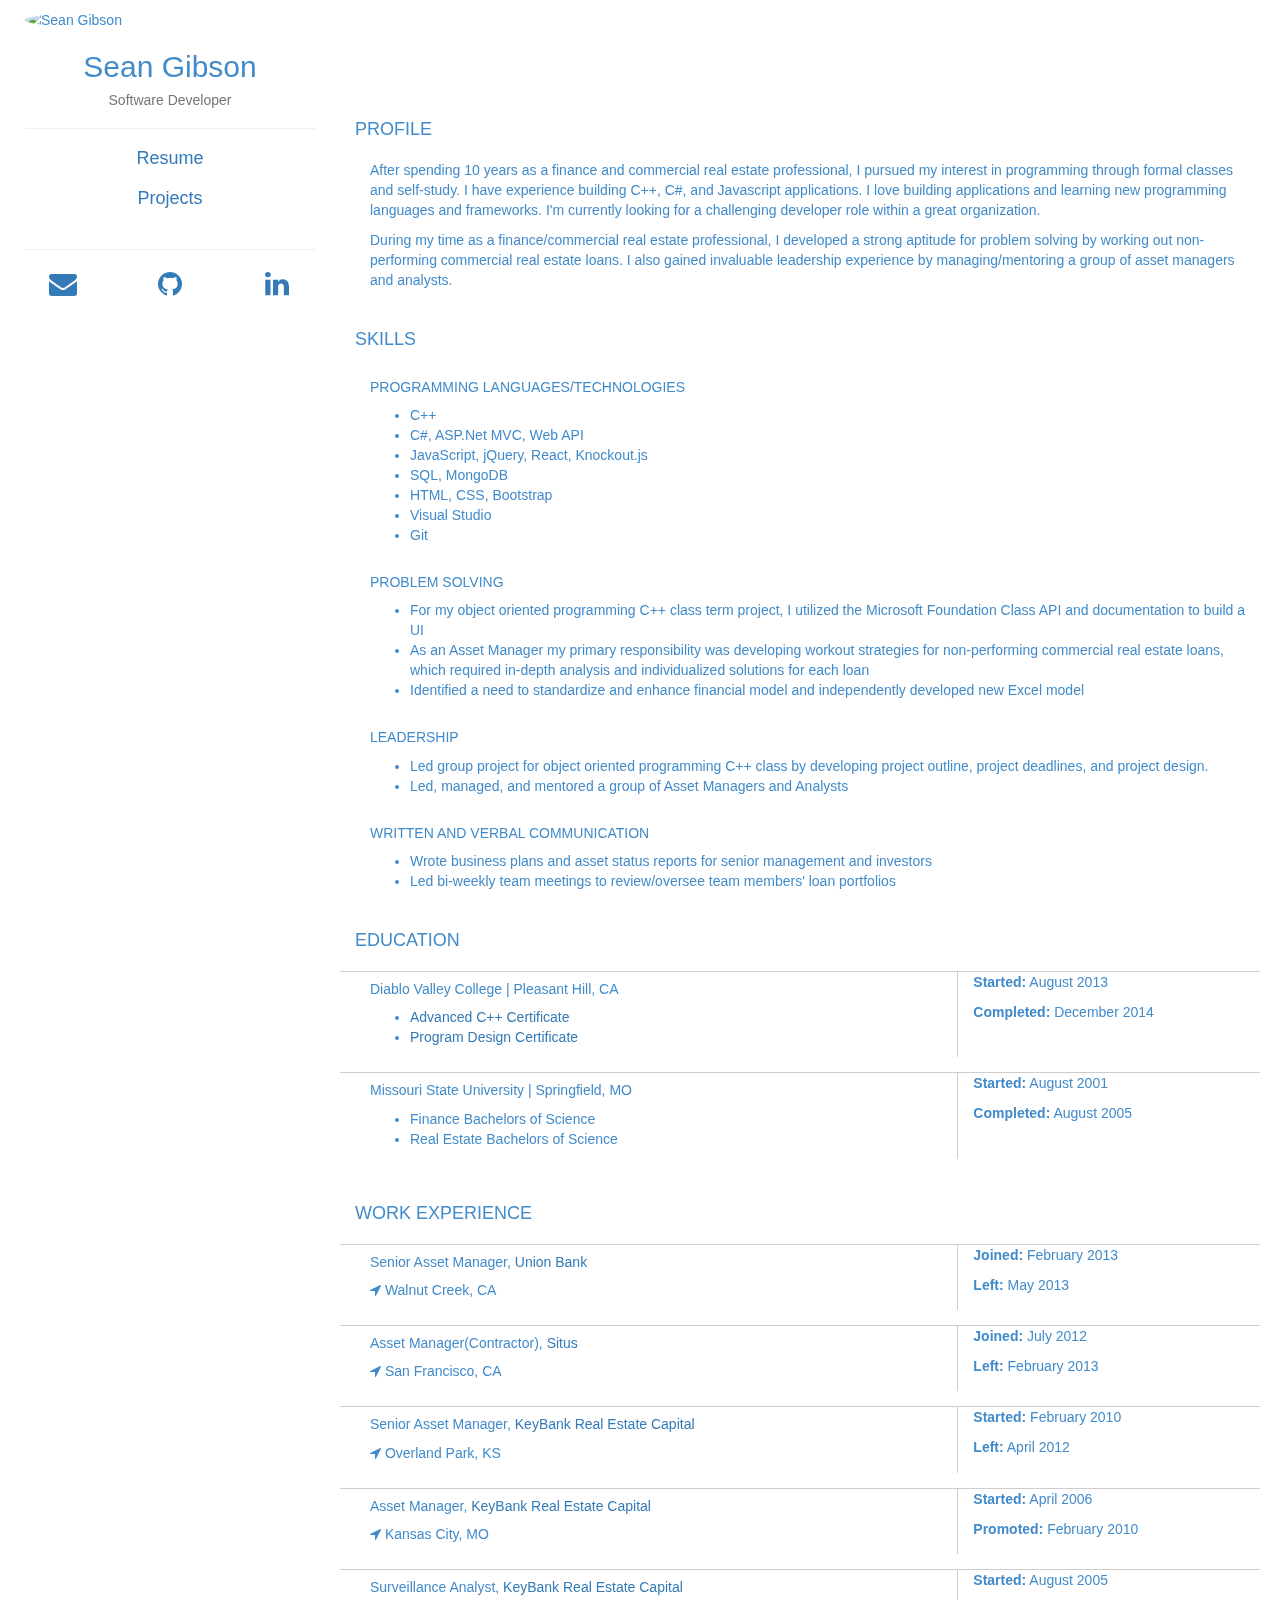
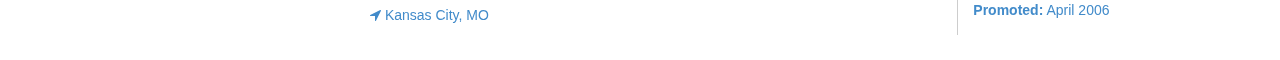
==== index.html @ 6aa43343 "added React to skills" ====
<!DOCTYPE html>
<html lang="en">
  <head>
    <meta charset="utf-8">
    <meta http-equiv="X-UA-Compatible" content="IE=edge">
    <meta name="viewport" content="width=device-width, initial-scale=1">
	<title>Sean Gibson | Resume</title>
	<link rel="stylesheet" href="https://maxcdn.bootstrapcdn.com/font-awesome/4.2.0/css/font-awesome.min.css">
	<link rel="stylesheet" href="https://maxcdn.bootstrapcdn.com/bootstrap/3.2.0/css/bootstrap.min.css">
	<link href="styles.css" rel="stylesheet">
	<script src="https://ajax.googleapis.com/ajax/libs/jquery/2.1.3/jquery.min.js"></script>
</head>
<body>
  <div class="container-fluid">
    <div class="row">
      <div class="col-md-3 col-sm-3 col-xs-12 affix" id="sidenav">
			<div class="profile-photo">
				<img class="img-circle center-block" src="https://en.gravatar.com/userimage/89011032/76f8d66630188f10dc478a59a2d390ef.jpg?size=200" alt="Sean Gibson">
			</div>
          <h2 class="text-center text-bolder">Sean Gibson</h2>
          <h5 class="text-center text-muted">Software Developer</h5>
          <hr>
          <div class="row sidenav-links-row">
            <div class="col-xs-6 col-sm-12 col-md-12">
				<a href="#" class="sidenav-link"><h4 class="sidenav-link-text">Resume</h4></a>
			</div>
			<div class="col-xs-6 col-sm-12 col-md-12">
            	<a href="projects.html" class="sidenav-link"><h4 class="sidenav-link-text">Projects</h4></a>
            </div>
			<!-- <div class="col-xs-4 col-sm-12 col-md-12">
            	<a href="#" class="sidenav-link"><h4 class="sidenav-link-text">About</h4></a>
			</div> -->
		 </div>
            <hr>
            <div class="row">
              <div class="col-xs-4 col-sm-4 col-md-4" id="fa-icon">
                <a href="mailto:seanandgibson@gmail.com"><i class="fa fa-envelope fa-2x icon"></i></a>
              </div>
              <div class="col-xs-4 col-sm-4 col-md-4" id="fa-icon">
                <a href="https://github.com/seanagibson"><i class="fa fa-github fa-2x icon"></i></a>
              </div>
              <div class="col-xs-4 col-sm-4 col-md-4" id="fa-icon">
                <a href="https://www.linkedin.com/in/seanagibson"><i class="fa fa-linkedin fa-2x icon"></i></a>
              </div>
            </div>
      </div>
      <div class="col-md-9 col-sm-9 col-xs-12 pull-right">
        <div class="background">
          <div class="profile">
            <h4 class="title text-uppercase">Profile</h4>
            <div class="profile-content">
              <p class="text-left">After spending 10 years as a finance and commercial real estate professional, I pursued my interest in programming through formal classes and self-study. I have experience building C++, C#, and Javascript applications.  I love building applications and learning new programming languages and frameworks. I'm currently looking for a challenging developer role within a great organization.</p>
              <p class="text-left">During my time as a finance/commercial real estate professional, I developed a strong aptitude for problem solving by working out non-performing commercial real estate loans. I also gained invaluable leadership experience by managing/mentoring a group of asset managers and analysts.</p>
            </div>
          </div>
		  <div class="skills">
		  	<h4 class="title text-uppercase">Skills</h4>
			<div class="programming-technologies">
				<h5 class="title text-uppercase">Programming Languages/Technologies</h5>
				<ul>
					<li>C++</li>
					<li>C#, ASP.Net MVC, Web API</li>
					<li>JavaScript, jQuery, React, Knockout.js</li>
					<li>SQL, MongoDB</li>
					<li>HTML, CSS, Bootstrap</li>
					<li>Visual Studio</li>
					<li>Git</li>
				</ul>
			</div>
			<div class="problem-solving">
				<h5 class="title text-uppercase">Problem Solving</h5>
				<ul>
					<li>For my object oriented programming C++ class term project, I utilized the Microsoft Foundation Class API and documentation to build a UI</li>
					<li>As an Asset Manager my primary responsibility was developing workout strategies for non-performing commercial real estate loans, which required in-depth analysis and individualized solutions for each loan</li>
					<li>Identified a need to standardize and enhance financial model and independently developed new Excel model</li>
				</ul>
			</div>
			<div class="leadership">
				<h5 class="title text-uppercase">Leadership</h5>
				<ul>
					<li>Led group project for object oriented programming C++ class by developing project outline, project deadlines, and project design.</li>
					<li>Led, managed, and mentored a group of Asset Managers and Analysts</li>
				</ul>
			</div>
			<div class="communication">
				<h5 class="title text-uppercase">Written and Verbal Communication</h5>
				<ul>
					<li>Wrote business plans and asset status reports for senior management and investors</li>
					<li>Led bi-weekly team meetings to review/oversee team members' loan portfolios</li>
				</ul>
			</div>
		  </div>
		  <div class="education">
		  	<h4 class="title text-uppercase" id="education-title">Education</h4>
			<div class="row" id="education-row">
				<div class="col-xs-9 col-sm-8" id="education-content">
					<h5>Diablo Valley College | Pleasant Hill, CA</h5>
					<ul>
						<li><a href="http://dvc.edu/academics/cte-pdfs/computerscience-info.pdf" id="dvc-link">Advanced C++ Certificate</a></li>
						<li><a href="http://dvc.edu/academics/cte-pdfs/computerscience-info.pdf" id="dvc-link">Program Design Certificate</a></li>
					</ul>
				</div>
				<div class="col-xs-3 col-sm-4 text-centered" id="education-dates">
					<p><strong>Started:</strong> August 2013</p>
					<p><strong>Completed:</strong> December 2014</p>
				</div>
			</div>
			<div class="row" id="education-row">
				<div class="col-xs-9 col-sm-8" id="education-content">
					<h5>Missouri State University | Springfield, MO</h5>
					<ul>
						<li>Finance Bachelors of Science</li>
						<li>Real Estate Bachelors of Science</li>
					</ul>
				</div>
				<div class="col-xs-3 col-sm-4 text-centered" id="education-dates">
					<p><strong>Started:</strong> August 2001</p>
					<p><strong>Completed:</strong> August 2005</p>
				</div>
			</div>
		  </div>
		  <div class="work-experience">
		  	<h4 class="title text-uppercase" id="work-title">Work Experience</h4>
			<div class="row" id="work-row">
				<div class="col-xs-9 col-sm-8" id="work-content">
					<h5>Senior Asset Manager, <a href="https://www.unionbank.com" id="work-link">Union Bank</a></h5>
					<p><i class="fa fa-location-arrow"></i> Walnut Creek, CA</p>
				</div>
				<div class="col-xs-3 col-sm-4" id="work-dates">
					<p><strong>Joined:</strong> February 2013</p>
					<p><strong>Left:</strong> May 2013</p>
				</div>
			</div>
				<div class="row" id="work-row">
					<div class="col-xs-9 col-sm-8" id="work-content">
						<h5>Asset Manager(Contractor), <a href="http://situs.com" id="work-link">Situs</a></h5>
						<p><i class="fa fa-location-arrow"></i> San Francisco, CA</p>
					</div>
					<div class="col-xs-3 col-sm-4" id="work-dates">
						<p><strong>Joined:</strong> July 2012</p>
						<p><strong>Left:</strong> February 2013</p>
					</div>
				</div>
				<div class="row" id="work-row">
					<div class="col-xs-9 col-sm-8" id="work-content">
						<h5>Senior Asset Manager, <a href="https://www.key.com/corporate/financing/commercial-real-estate-loan-servicing.jsp" id="work-link">KeyBank Real Estate Capital</a></h5>
						<p><i class="fa fa-location-arrow"></i> Overland Park, KS</p>
					</div>
					<div class="col-xs-3 col-sm-4" id="work-dates">
						<p><strong>Started:</strong> February 2010</p>
						<p><strong>Left:</strong> April 2012</p>
					</div>
				</div>
				<div class="row" id="work-row">
					<div class="col-xs-9 col-sm-8" id="work-content">
						<h5>Asset Manager, <a href="https://www.key.com/corporate/financing/commercial-real-estate-loan-servicing.jsp" id="work-link">KeyBank Real Estate Capital</a></h5>
						<p><i class="fa fa-location-arrow"></i> Kansas City, MO</p>
					</div>
					<div class="col-xs-3 col-sm-4" id="work-dates">
						<p><strong>Started:</strong> April 2006</p>
						<p><strong>Promoted:</strong> February 2010</p>
					</div>
				</div>
				<div class="row" id="work-row">
					<div class="col-xs-9 col-sm-8" id="work-content">
						<h5>Surveillance Analyst, <a href="https://www.key.com/corporate/financing/commercial-real-estate-loan-servicing.jsp" id="work-link">KeyBank Real Estate Capital</a></h5>
						<p><i class="fa fa-location-arrow"></i> Kansas City, MO</p>
					</div>
					<div class="col-xs-3 col-sm-4" id="work-dates">
						<p><strong>Started:</strong> August 2005</p>
						<p><strong>Promoted:</strong> April 2006</p>
					</div>
				</div>
			</div>
		  </div>
        </div>
      </div>
    </div>
  </div>
</div>
</body>
</html>
---- styles.css ----
@media (max-width: 768px) {
    .affix {
        position: static;
    }
	.sidenav-links-row{
		text-align: center;
	}
}

body {
  background-color: #fff;
}

#sidenav{
	color: #428bca;
	margin: 10px;
}

.sidenav-link{
	text-decoration: none;
	text-align: center;
}

.sidenav-link-text{
	margin-top: 0px;
	margin-bottom: 20px;
}

#fa-icon{
	display: inline-block;
	text-align: center;
}

a:hover {
	text-decoration: none;
}

.background{
	font:'Slab';
  color: #428bca;
	padding-top: 100px;
	padding-left: 10px;
	padding-right: 10px;
}

.profile{
	padding: 10px 10px 10px 10px;
}

.profile-content{
	padding-top: 10px;
	padding-left: 15px;
}

.skills{
	padding: 10px 10px 10px 10px;
}

.programming-technologies{
	padding-top: 10px;
	padding-left: 15px;
}

.problem-solving{
	padding-top: 10px;
	padding-left: 15px;
}

.leadership{
	padding-top: 10px;
	padding-left: 15px;
}

.communication{
	padding-top: 10px;
	padding-left: 15px;
}

.education{
	padding: 10px 10px 10px 10px;
}

#education-title{
	padding-bottom: 10px;
}

#education-row{
	border-top: 1px solid #cdcdcd;
	padding-bottom: 15px;
	padding-left: 15px;
}

#education-content{
	border-right: 1px solid #cdcdcd;
}

.work-experience{
	padding: 10px 10px 10px 10px;
}

#work-title{
	padding-bottom: 10px;
}

#work-row{
	border-top: 1px solid #cdcdcd;
	padding-bottom: 15px;
	padding-left: 15px;
}

#work-content{
 	border-right: 1px solid #cdcdcd;
}

.projects-container{
  color: #428bca;
}

.projects-title{
  margin-top: 50px;
  margin-bottom: 50px;
}

.project-container{
  margin-top: 30px;
  margin-bottom: 50px;
  margin-right: 10px;
  margin-left: 5px;
  border-top: 1px solid #cdcdcd;
}

.project-details{
  padding: 10px 50px 10px 75px;
}

.img-responsive{
  margin-left: 50px;
  margin-right: 50px;
  margin-top: 25px;
  margin-bottom: 25px;
}
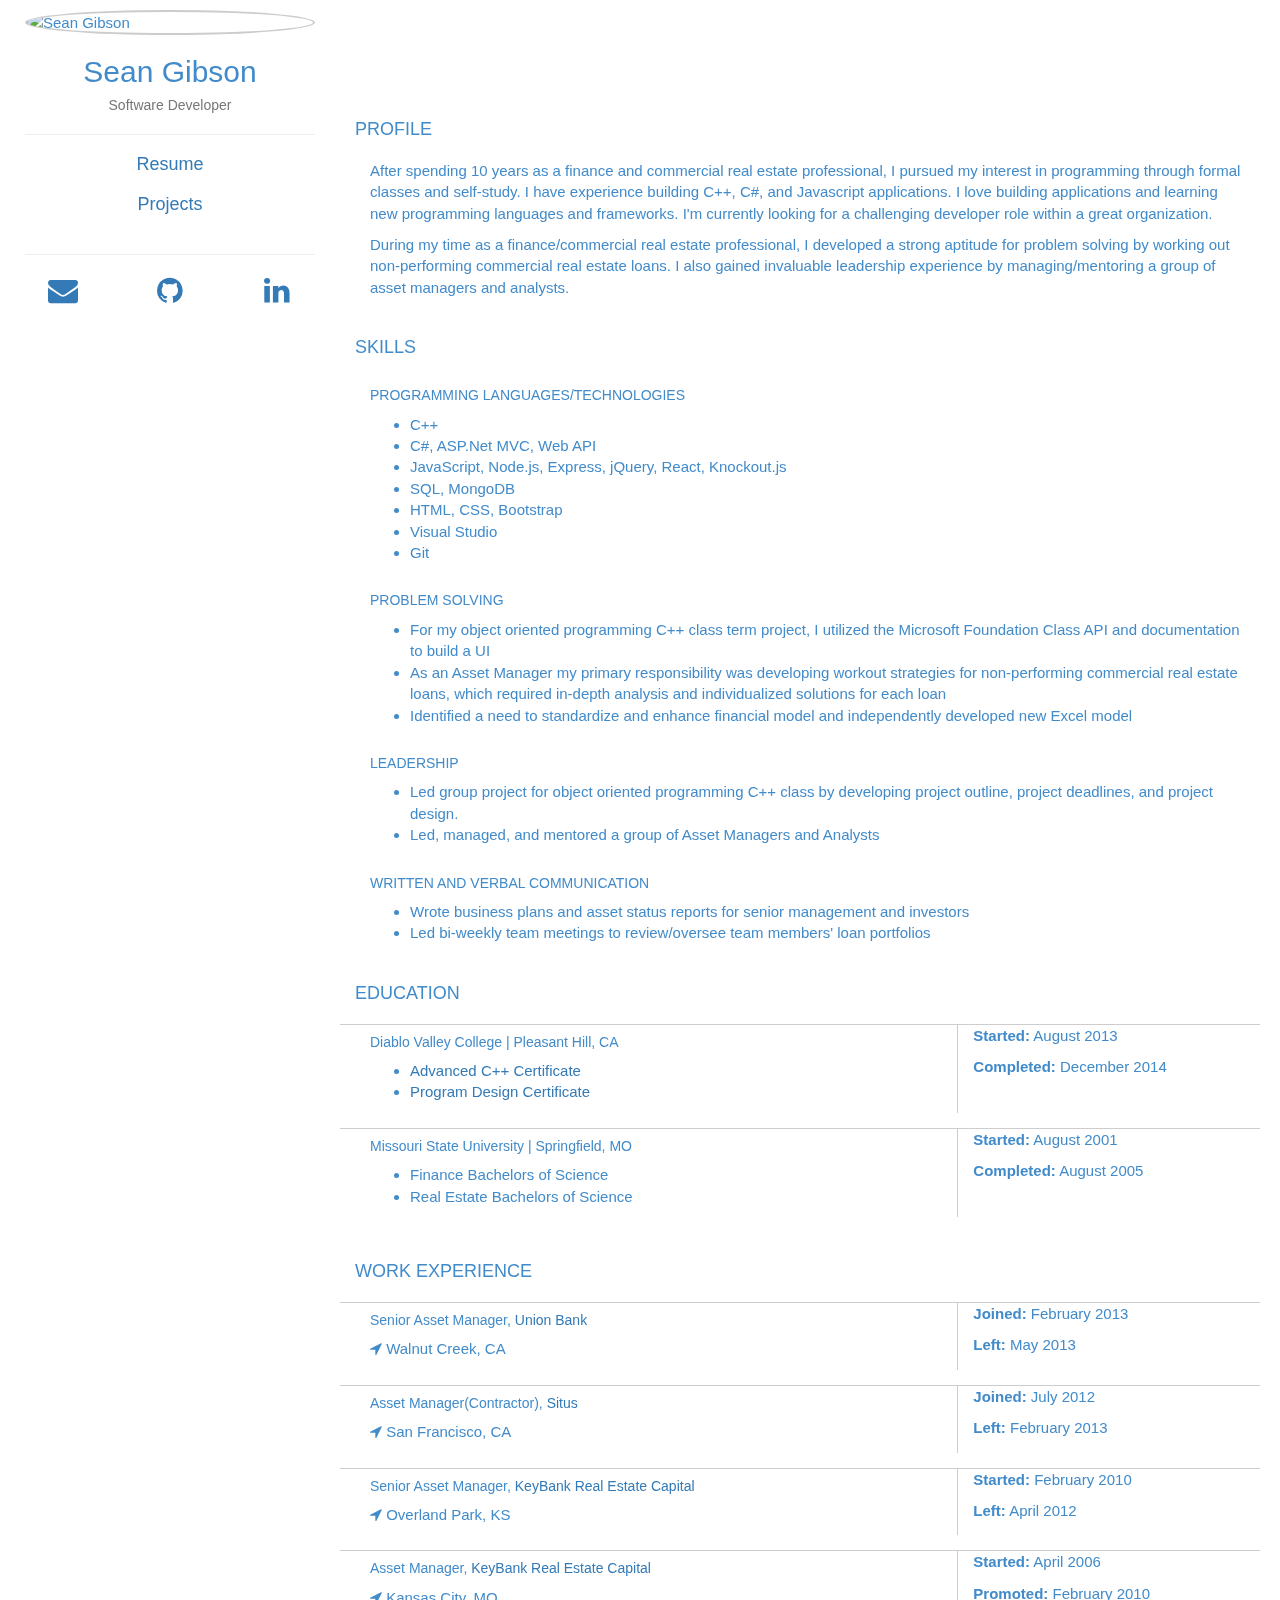
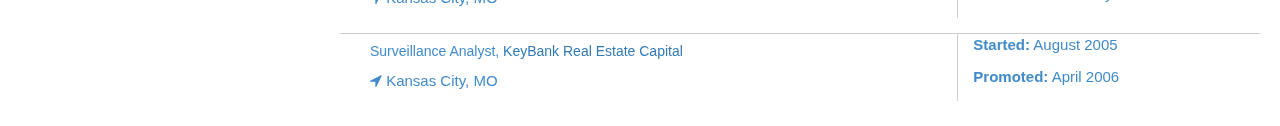
==== commit cfe36493: "added  programming skills" ====
--- a/index.html
+++ b/index.html
@@ -60,7 +60,7 @@
 				<ul>
 					<li>C++</li>
 					<li>C#, ASP.Net MVC, Web API</li>
-					<li>JavaScript, jQuery, React, Knockout.js</li>
+					<li>JavaScript, Node.js, Express, jQuery, React, Knockout.js</li>
 					<li>SQL, MongoDB</li>
 					<li>HTML, CSS, Bootstrap</li>
 					<li>Visual Studio</li>
--- a/styles.css
+++ b/styles.css
@@ -9,6 +9,7 @@
 
 body {
   background-color: #fff;
+  font-size: 1.5rem;
 }
 
 #sidenav{
@@ -45,6 +46,10 @@
 
 .profile{
 	padding: 10px 10px 10px 10px;
+}
+
+img{
+  border: 2px solid #ccc;
 }
 
 .profile-content{
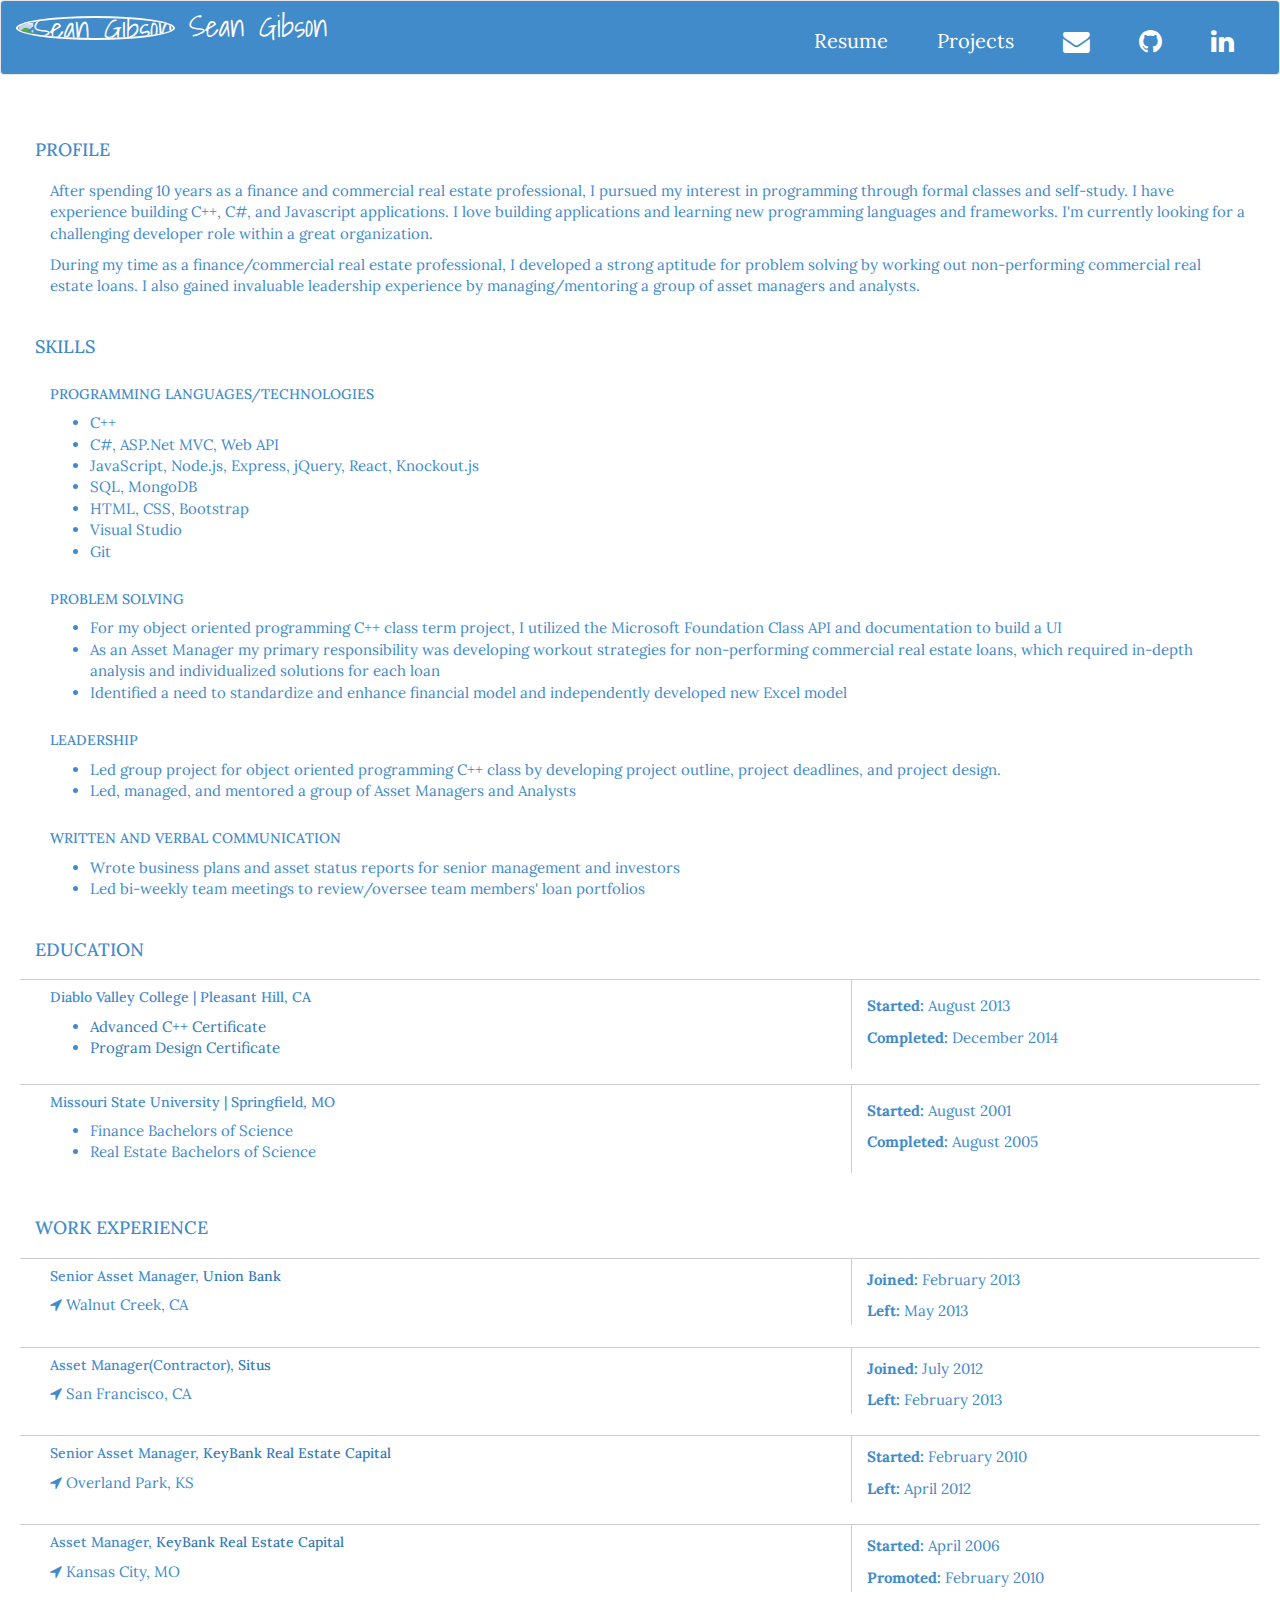
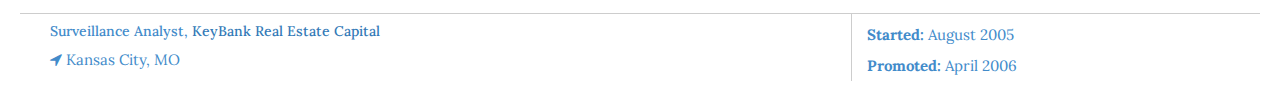
==== commit 2a84bdde: "added navbar" ====
--- a/index.html
+++ b/index.html
@@ -5,46 +5,38 @@
     <meta http-equiv="X-UA-Compatible" content="IE=edge">
     <meta name="viewport" content="width=device-width, initial-scale=1">
 	<title>Sean Gibson | Resume</title>
+  <script src="https://ajax.googleapis.com/ajax/libs/jquery/1.11.3/jquery.min.js"></script>
 	<link rel="stylesheet" href="https://maxcdn.bootstrapcdn.com/font-awesome/4.2.0/css/font-awesome.min.css">
-	<link rel="stylesheet" href="https://maxcdn.bootstrapcdn.com/bootstrap/3.2.0/css/bootstrap.min.css">
+	<link rel="stylesheet" href="https://maxcdn.bootstrapcdn.com/bootstrap/3.3.5/css/bootstrap.min.css">
+  <script src="https://maxcdn.bootstrapcdn.com/bootstrap/3.3.5/js/bootstrap.min.js"></script>
 	<link href="styles.css" rel="stylesheet">
-	<script src="https://ajax.googleapis.com/ajax/libs/jquery/2.1.3/jquery.min.js"></script>
 </head>
 <body>
+  <nav class="navbar navbar-default">
+    <div class="container-fluid">
+        <div class="navbar-header">
+        <button type="button" class="navbar-toggle collapsed" data-toggle="collapse" data-target="#navbar" aria-expanded="false" aria-controls="navbar">
+          <span class="sr-only">Toggle navigation</span>
+          <span class="icon-bar"></span>
+          <span class="icon-bar"></span>
+          <span class="icon-bar"></span>
+        </button>
+          <a href="#" class="navbar-brand" title="Sean Gibson">
+            <span><img class="img-circle" id="navbar-img" src="https://en.gravatar.com/userimage/89011032/76f8d66630188f10dc478a59a2d390ef.jpeg" alt="Sean Gibson" /></span> Sean Gibson
+          </a>
+        </div>
+    <div class="navbar-collapse collapse" id="navbar">
+      <ul class="nav navbar-nav navbar-right">
+        <li class="nav navbar-nav"><a href="#">Resume</a></li>
+        <li><a href="projects.html">Projects</a></li>
+        <li class="nav navbar-nav"><a href="mailto:seanandgibson@gmail.com"><i class="fa fa-envelope fa-lg icon"></i></a></li>
+        <li class="nav navbar-nav"><a href="https://github.com/seanagibson"><i class="fa fa-github fa-lg icon"></i></a></li>
+        <li class="nav navbar-nav"><a href="https://www.linkedin.com/in/seanagibson"><i class="fa fa-linkedin fa-lg icon"></i></a></li>
+      </ul>
+    </div>
+  </div>
+  </nav>
   <div class="container-fluid">
-    <div class="row">
-      <div class="col-md-3 col-sm-3 col-xs-12 affix" id="sidenav">
-			<div class="profile-photo">
-				<img class="img-circle center-block" src="https://en.gravatar.com/userimage/89011032/76f8d66630188f10dc478a59a2d390ef.jpg?size=200" alt="Sean Gibson">
-			</div>
-          <h2 class="text-center text-bolder">Sean Gibson</h2>
-          <h5 class="text-center text-muted">Software Developer</h5>
-          <hr>
-          <div class="row sidenav-links-row">
-            <div class="col-xs-6 col-sm-12 col-md-12">
-				<a href="#" class="sidenav-link"><h4 class="sidenav-link-text">Resume</h4></a>
-			</div>
-			<div class="col-xs-6 col-sm-12 col-md-12">
-            	<a href="projects.html" class="sidenav-link"><h4 class="sidenav-link-text">Projects</h4></a>
-            </div>
-			<!-- <div class="col-xs-4 col-sm-12 col-md-12">
-            	<a href="#" class="sidenav-link"><h4 class="sidenav-link-text">About</h4></a>
-			</div> -->
-		 </div>
-            <hr>
-            <div class="row">
-              <div class="col-xs-4 col-sm-4 col-md-4" id="fa-icon">
-                <a href="mailto:seanandgibson@gmail.com"><i class="fa fa-envelope fa-2x icon"></i></a>
-              </div>
-              <div class="col-xs-4 col-sm-4 col-md-4" id="fa-icon">
-                <a href="https://github.com/seanagibson"><i class="fa fa-github fa-2x icon"></i></a>
-              </div>
-              <div class="col-xs-4 col-sm-4 col-md-4" id="fa-icon">
-                <a href="https://www.linkedin.com/in/seanagibson"><i class="fa fa-linkedin fa-2x icon"></i></a>
-              </div>
-            </div>
-      </div>
-      <div class="col-md-9 col-sm-9 col-xs-12 pull-right">
         <div class="background">
           <div class="profile">
             <h4 class="title text-uppercase">Profile</h4>
@@ -178,5 +170,7 @@
     </div>
   </div>
 </div>
+<link href='https://fonts.googleapis.com/css?family=Shadows+Into+Light' rel='stylesheet' type='text/css'>
+<link href='https://fonts.googleapis.com/css?family=Lora' rel='stylesheet' type='text/css'>
 </body>
 </html>
--- a/styles.css
+++ b/styles.css
@@ -1,30 +1,72 @@
-@media (max-width: 768px) {
-    .affix {
-        position: static;
-    }
-	.sidenav-links-row{
-		text-align: center;
-	}
+@media (min-width: 768px) {
+  .navbar-nav > li{
+    padding-top: 15px;
+    padding-right: 15px;
+    display: inline-block;
+  }
+}
+
+@media (min-width: 500px){
+  .img-responsive{
+    margin-left: 5px;
+    margin-right: 5px;
+    margin-top: 10px;
+    margin-bottom: 10px;
+  }
 }
 
 body {
-  background-color: #fff;
   font-size: 1.5rem;
+  font-family: 'Lora', serif;
 }
 
-#sidenav{
-	color: #428bca;
-	margin: 10px;
+nav {
+  width: 100%;
 }
 
-.sidenav-link{
-	text-decoration: none;
-	text-align: center;
+.navbar-default{
+  background-color: #428bca;
 }
 
-.sidenav-link-text{
-	margin-top: 0px;
-	margin-bottom: 20px;
+.navbar{
+  min-height: 75px;
+}
+
+.navbar-default .navbar-nav > li > a{
+  color: #fff;
+  font-family: 'Lora', serif;
+  font-size: 2rem;
+}
+
+.navbar-default .navbar-brand {
+  color: #fff;
+  font-family: 'Shadows Into Light', cursive;
+  font-size: 3rem;
+}
+
+.navbar-default .navbar-toggle .icon-bar{
+  background-color: #fff;
+}
+
+.navbar-toggle{
+  margin-top: 25px;
+}
+
+.navbar-nav{
+  text-align: center;
+}
+
+.navbar-header{
+  padding-bottom: 5px;
+}
+
+#navbar-img{
+  height: 50px;
+  width: auto;
+}
+
+.navbar-nav > li{
+  float: none;
 }
 
 #fa-icon{
@@ -37,9 +79,8 @@
 }
 
 .background{
-	font:'Slab';
   color: #428bca;
-	padding-top: 100px;
+	padding-top: 25px;
 	padding-left: 10px;
 	padding-right: 10px;
 }
@@ -49,7 +90,7 @@
 }
 
 img{
-  border: 2px solid #ccc;
+  border: 2px solid #fff; /* changed from #ccc*/
 }
 
 .profile-content{
@@ -99,6 +140,10 @@
 	border-right: 1px solid #cdcdcd;
 }
 
+#education-dates{
+  padding-top: 15px;
+}
+
 .work-experience{
 	padding: 10px 10px 10px 10px;
 }
@@ -115,6 +160,10 @@
 
 #work-content{
  	border-right: 1px solid #cdcdcd;
+}
+
+#work-dates{
+  padding-top: 10px;
 }
 
 .projects-container{
@@ -139,8 +188,8 @@
 }
 
 .img-responsive{
-  margin-left: 50px;
-  margin-right: 50px;
+  margin-left: 5px;
+  margin-right: 5px;
   margin-top: 25px;
   margin-bottom: 25px;
 }
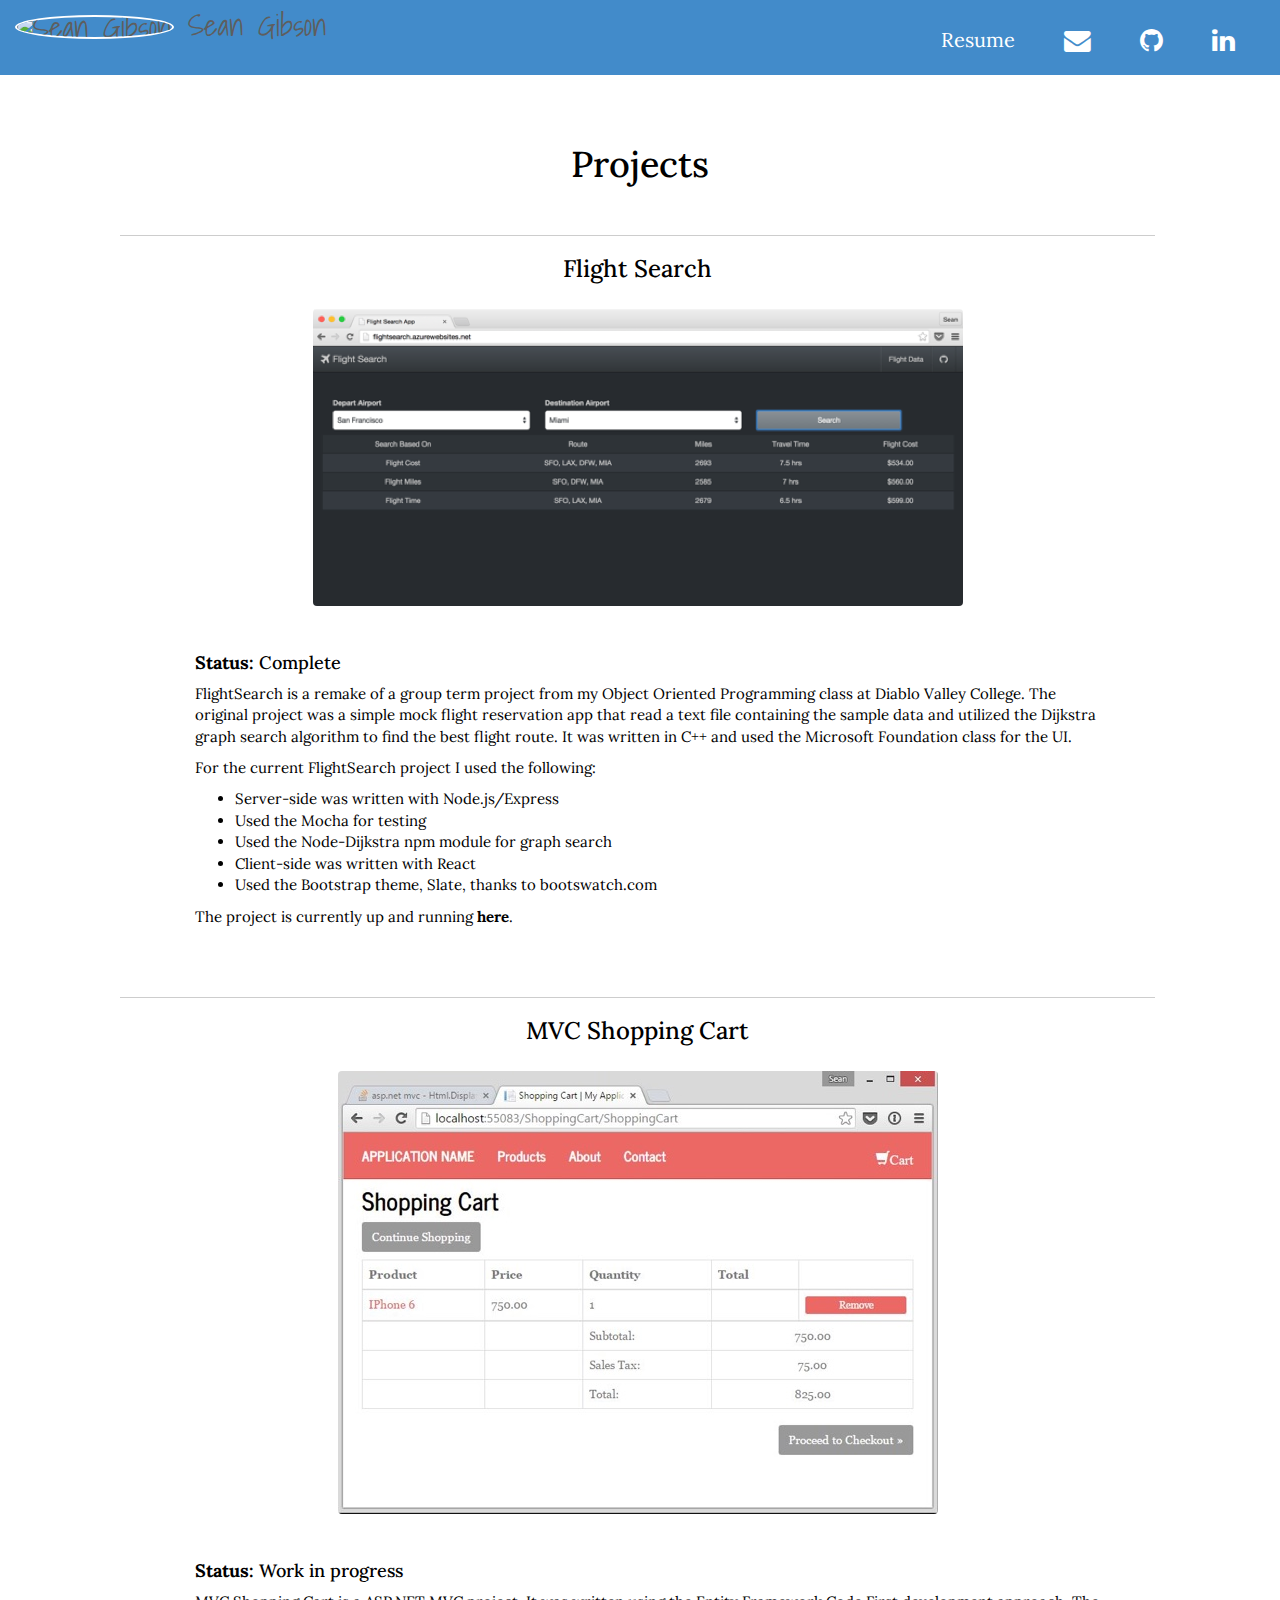
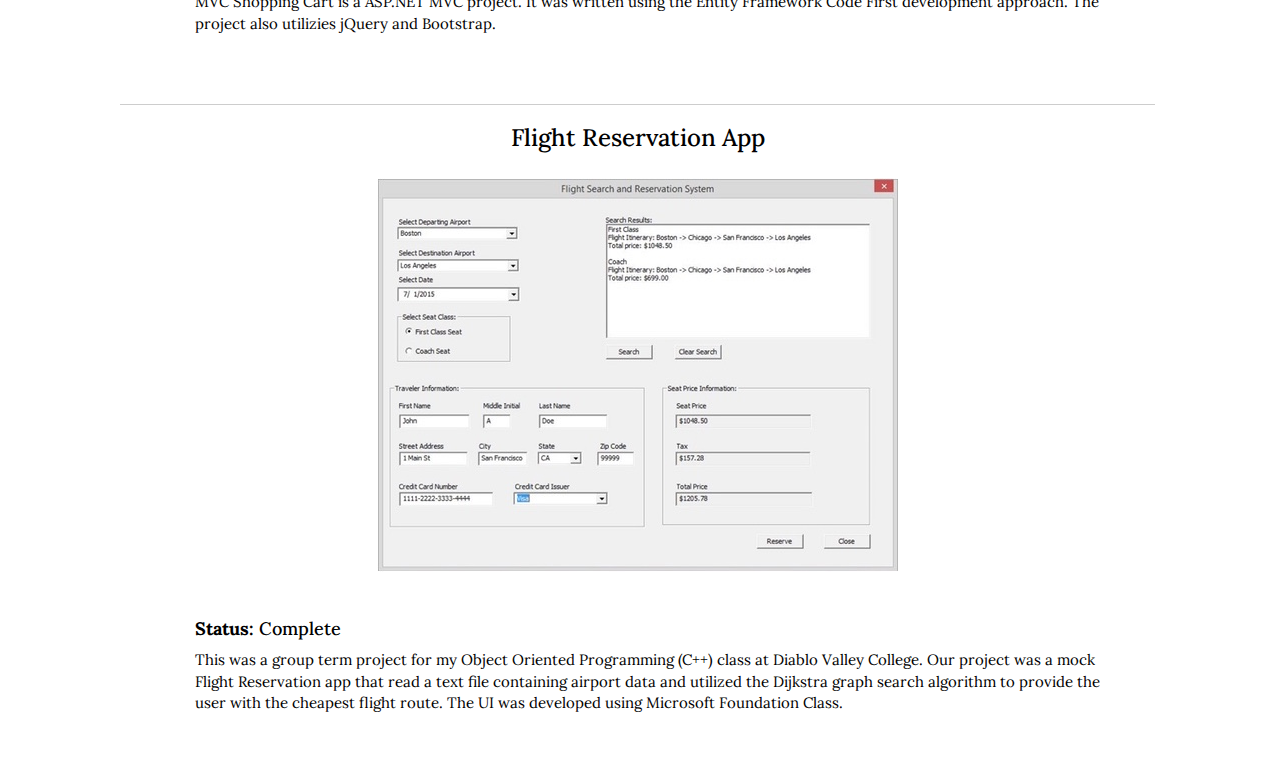
==== commit e2c310d6: "updates website with new resume" ====
--- a/index.html
+++ b/index.html
@@ -4,7 +4,7 @@
     <meta charset="utf-8">
     <meta http-equiv="X-UA-Compatible" content="IE=edge">
     <meta name="viewport" content="width=device-width, initial-scale=1">
-	<title>Sean Gibson | Resume</title>
+	<title>Sean Gibson | Projects</title>
   <script src="https://ajax.googleapis.com/ajax/libs/jquery/1.11.3/jquery.min.js"></script>
 	<link rel="stylesheet" href="https://maxcdn.bootstrapcdn.com/font-awesome/4.2.0/css/font-awesome.min.css">
 	<link rel="stylesheet" href="https://maxcdn.bootstrapcdn.com/bootstrap/3.3.5/css/bootstrap.min.css">
@@ -12,165 +12,84 @@
 	<link href="styles.css" rel="stylesheet">
 </head>
 <body>
-  <nav class="navbar navbar-default">
-    <div class="container-fluid">
-        <div class="navbar-header">
-        <button type="button" class="navbar-toggle collapsed" data-toggle="collapse" data-target="#navbar" aria-expanded="false" aria-controls="navbar">
-          <span class="sr-only">Toggle navigation</span>
-          <span class="icon-bar"></span>
-          <span class="icon-bar"></span>
-          <span class="icon-bar"></span>
-        </button>
-          <a href="#" class="navbar-brand" title="Sean Gibson">
-            <span><img class="img-circle" id="navbar-img" src="https://en.gravatar.com/userimage/89011032/76f8d66630188f10dc478a59a2d390ef.jpeg" alt="Sean Gibson" /></span> Sean Gibson
-          </a>
-        </div>
-    <div class="navbar-collapse collapse" id="navbar">
-      <ul class="nav navbar-nav navbar-right">
-        <li class="nav navbar-nav"><a href="#">Resume</a></li>
-        <li><a href="projects.html">Projects</a></li>
-        <li class="nav navbar-nav"><a href="mailto:seanandgibson@gmail.com"><i class="fa fa-envelope fa-lg icon"></i></a></li>
-        <li class="nav navbar-nav"><a href="https://github.com/seanagibson"><i class="fa fa-github fa-lg icon"></i></a></li>
-        <li class="nav navbar-nav"><a href="https://www.linkedin.com/in/seanagibson"><i class="fa fa-linkedin fa-lg icon"></i></a></li>
-      </ul>
-    </div>
-  </div>
-  </nav>
-  <div class="container-fluid">
-        <div class="background">
-          <div class="profile">
-            <h4 class="title text-uppercase">Profile</h4>
-            <div class="profile-content">
-              <p class="text-left">After spending 10 years as a finance and commercial real estate professional, I pursued my interest in programming through formal classes and self-study. I have experience building C++, C#, and Javascript applications.  I love building applications and learning new programming languages and frameworks. I'm currently looking for a challenging developer role within a great organization.</p>
-              <p class="text-left">During my time as a finance/commercial real estate professional, I developed a strong aptitude for problem solving by working out non-performing commercial real estate loans. I also gained invaluable leadership experience by managing/mentoring a group of asset managers and analysts.</p>
-            </div>
+    <nav class="navbar navbar-default">
+      <div class="container-fluid">
+          <div class="navbar-header">
+          <button type="button" class="navbar-toggle collapsed" data-toggle="collapse" data-target="#navbar" aria-expanded="false" aria-controls="navbar">
+            <span class="sr-only">Toggle navigation</span>
+            <span class="icon-bar"></span>
+            <span class="icon-bar"></span>
+            <span class="icon-bar"></span>
+          </button>
+            <a href="#" class="navbar-brand" title="Sean Gibson">
+              <span><img class="img-circle" id="navbar-img" src="https://en.gravatar.com/userimage/89011032/76f8d66630188f10dc478a59a2d390ef.jpeg" alt="Sean Gibson" /></span> Sean Gibson
+            </a>
           </div>
-		  <div class="skills">
-		  	<h4 class="title text-uppercase">Skills</h4>
-			<div class="programming-technologies">
-				<h5 class="title text-uppercase">Programming Languages/Technologies</h5>
-				<ul>
-					<li>C++</li>
-					<li>C#, ASP.Net MVC, Web API</li>
-					<li>JavaScript, Node.js, Express, jQuery, React, Knockout.js</li>
-					<li>SQL, MongoDB</li>
-					<li>HTML, CSS, Bootstrap</li>
-					<li>Visual Studio</li>
-					<li>Git</li>
-				</ul>
-			</div>
-			<div class="problem-solving">
-				<h5 class="title text-uppercase">Problem Solving</h5>
-				<ul>
-					<li>For my object oriented programming C++ class term project, I utilized the Microsoft Foundation Class API and documentation to build a UI</li>
-					<li>As an Asset Manager my primary responsibility was developing workout strategies for non-performing commercial real estate loans, which required in-depth analysis and individualized solutions for each loan</li>
-					<li>Identified a need to standardize and enhance financial model and independently developed new Excel model</li>
-				</ul>
-			</div>
-			<div class="leadership">
-				<h5 class="title text-uppercase">Leadership</h5>
-				<ul>
-					<li>Led group project for object oriented programming C++ class by developing project outline, project deadlines, and project design.</li>
-					<li>Led, managed, and mentored a group of Asset Managers and Analysts</li>
-				</ul>
-			</div>
-			<div class="communication">
-				<h5 class="title text-uppercase">Written and Verbal Communication</h5>
-				<ul>
-					<li>Wrote business plans and asset status reports for senior management and investors</li>
-					<li>Led bi-weekly team meetings to review/oversee team members' loan portfolios</li>
-				</ul>
-			</div>
-		  </div>
-		  <div class="education">
-		  	<h4 class="title text-uppercase" id="education-title">Education</h4>
-			<div class="row" id="education-row">
-				<div class="col-xs-9 col-sm-8" id="education-content">
-					<h5>Diablo Valley College | Pleasant Hill, CA</h5>
-					<ul>
-						<li><a href="http://dvc.edu/academics/cte-pdfs/computerscience-info.pdf" id="dvc-link">Advanced C++ Certificate</a></li>
-						<li><a href="http://dvc.edu/academics/cte-pdfs/computerscience-info.pdf" id="dvc-link">Program Design Certificate</a></li>
-					</ul>
-				</div>
-				<div class="col-xs-3 col-sm-4 text-centered" id="education-dates">
-					<p><strong>Started:</strong> August 2013</p>
-					<p><strong>Completed:</strong> December 2014</p>
-				</div>
-			</div>
-			<div class="row" id="education-row">
-				<div class="col-xs-9 col-sm-8" id="education-content">
-					<h5>Missouri State University | Springfield, MO</h5>
-					<ul>
-						<li>Finance Bachelors of Science</li>
-						<li>Real Estate Bachelors of Science</li>
-					</ul>
-				</div>
-				<div class="col-xs-3 col-sm-4 text-centered" id="education-dates">
-					<p><strong>Started:</strong> August 2001</p>
-					<p><strong>Completed:</strong> August 2005</p>
-				</div>
-			</div>
-		  </div>
-		  <div class="work-experience">
-		  	<h4 class="title text-uppercase" id="work-title">Work Experience</h4>
-			<div class="row" id="work-row">
-				<div class="col-xs-9 col-sm-8" id="work-content">
-					<h5>Senior Asset Manager, <a href="https://www.unionbank.com" id="work-link">Union Bank</a></h5>
-					<p><i class="fa fa-location-arrow"></i> Walnut Creek, CA</p>
-				</div>
-				<div class="col-xs-3 col-sm-4" id="work-dates">
-					<p><strong>Joined:</strong> February 2013</p>
-					<p><strong>Left:</strong> May 2013</p>
-				</div>
-			</div>
-				<div class="row" id="work-row">
-					<div class="col-xs-9 col-sm-8" id="work-content">
-						<h5>Asset Manager(Contractor), <a href="http://situs.com" id="work-link">Situs</a></h5>
-						<p><i class="fa fa-location-arrow"></i> San Francisco, CA</p>
-					</div>
-					<div class="col-xs-3 col-sm-4" id="work-dates">
-						<p><strong>Joined:</strong> July 2012</p>
-						<p><strong>Left:</strong> February 2013</p>
-					</div>
-				</div>
-				<div class="row" id="work-row">
-					<div class="col-xs-9 col-sm-8" id="work-content">
-						<h5>Senior Asset Manager, <a href="https://www.key.com/corporate/financing/commercial-real-estate-loan-servicing.jsp" id="work-link">KeyBank Real Estate Capital</a></h5>
-						<p><i class="fa fa-location-arrow"></i> Overland Park, KS</p>
-					</div>
-					<div class="col-xs-3 col-sm-4" id="work-dates">
-						<p><strong>Started:</strong> February 2010</p>
-						<p><strong>Left:</strong> April 2012</p>
-					</div>
-				</div>
-				<div class="row" id="work-row">
-					<div class="col-xs-9 col-sm-8" id="work-content">
-						<h5>Asset Manager, <a href="https://www.key.com/corporate/financing/commercial-real-estate-loan-servicing.jsp" id="work-link">KeyBank Real Estate Capital</a></h5>
-						<p><i class="fa fa-location-arrow"></i> Kansas City, MO</p>
-					</div>
-					<div class="col-xs-3 col-sm-4" id="work-dates">
-						<p><strong>Started:</strong> April 2006</p>
-						<p><strong>Promoted:</strong> February 2010</p>
-					</div>
-				</div>
-				<div class="row" id="work-row">
-					<div class="col-xs-9 col-sm-8" id="work-content">
-						<h5>Surveillance Analyst, <a href="https://www.key.com/corporate/financing/commercial-real-estate-loan-servicing.jsp" id="work-link">KeyBank Real Estate Capital</a></h5>
-						<p><i class="fa fa-location-arrow"></i> Kansas City, MO</p>
-					</div>
-					<div class="col-xs-3 col-sm-4" id="work-dates">
-						<p><strong>Started:</strong> August 2005</p>
-						<p><strong>Promoted:</strong> April 2006</p>
-					</div>
-				</div>
-			</div>
-		  </div>
-        </div>
+      <div class="navbar-collapse collapse" id="navbar">
+        <ul class="nav navbar-nav navbar-right">
+          <li class="nav navbar-nav"><a href="./img/SGibsonresume.pdf">Resume</a></li>
+          <li class="nav navbar-nav"><a href="mailto:seanandgibson@gmail.com"><i class="fa fa-envelope fa-lg icon"></i></a></li>
+          <li class="nav navbar-nav"><a href="https://github.com/seanagibson"><i class="fa fa-github fa-lg icon"></i></a></li>
+          <li class="nav navbar-nav"><a href="https://www.linkedin.com/in/seanagibson"><i class="fa fa-linkedin fa-lg icon"></i></a></li>
+        </ul>
       </div>
     </div>
-  </div>
+  </nav>
+      <div class="container-fluid">
+       <section class="projects-container">
+         <div class="projects-title">
+       	   <h1 class="text-center text-bolder">Projects</h1>
+         </div>
+      <div class="project-container">
+        <a href="https://github.com/seanagibson/flightSearch"><h3 class="text-center text-bolder">Flight Search</h3></a>
+        <div class="img-responsive">
+          <a href="https://github.com/seanagibson/flightSearch">
+            <img src="img/flightsearch.png" alt="Flight Search" class="img-rounded center-block" />
+          </a>
+        </div><!-- img-responsive -->
+        <div class="project-details">
+          <h4><strong>Status:</strong> Complete</h4>
+          <p>
+            FlightSearch is a remake of a group term project from my Object Oriented Programming class at Diablo Valley College. The original project was a simple mock flight reservation app that read a text file containing the sample data and utilized the Dijkstra graph search algorithm to find the best flight route. It was written in C++ and used the Microsoft Foundation class for the UI.
+          </p>
+          <p>
+            For the current FlightSearch project I used the following:
+            <ul>
+              <li>Server-side was written with Node.js/Express</li>
+              <li>Used the Mocha for testing</li>
+              <li>Used the Node-Dijkstra npm module for graph search</li>
+              <li>Client-side was written with React</li>
+              <li>Used the Bootstrap theme, Slate, thanks to bootswatch.com</li>
+            </ul>
+            The project is currently up and running<a href="http://flightsearch.azurewebsites.net"><strong> here</strong>.</a>
+          </p>
+        </div><!-- project-details -->
+      </div><!-- project-container -->
+		  <div class="project-container">
+			    <a href="https://github.com/seanagibson/ShoppingCart-ASPMVC"><h3 class="text-center text-bolder">MVC Shopping Cart</h3></a>
+			    <div class="img-responsive">
+            <a href="https://github.com/seanagibson/ShoppingCart-ASPMVC">
+            <img class="img-rounded center-block" src="img/shopping-cart-img.jpg" alt="MVC Shopping Cart">
+            </a>
+          </div><!-- img-resonsive -->
+			    <div class="project-details">
+				    <h4><strong>Status:</strong> Work in progress</h4>
+				    <p>MVC Shopping Cart is a ASP.NET MVC project. It was written using the Entity Framework Code First development approach. The project also utilizies jQuery and Bootstrap.</p>
+			    </div><!-- project details-->
+		  </div><!-- project-container-->
+		<div class="project-container">
+			<h3 class="text-center text-bolder">Flight Reservation App</h3>
+			<div class="img-responsive">
+        <img src="img/flightres.jpg" class="img-rounded center-block" alt="Flight Search">
+			</div><!-- img-responsive -->
+      <div class="project-details">
+				<h4><strong>Status:</strong> Complete</h4>
+				<p>This was a group term project for my Object Oriented Programming (C++) class at Diablo Valley College. Our project was a mock Flight Reservation app that read a text file containing airport data and utilized the Dijkstra graph search algorithm to provide the user with the cheapest flight route. The UI was developed using Microsoft Foundation Class.</p>
+			</div><!-- project details-->
+		</div><!-- project-container-->
+  </section><!-- projects-container-->
 </div>
-<link href='https://fonts.googleapis.com/css?family=Shadows+Into+Light' rel='stylesheet' type='text/css'>
-<link href='https://fonts.googleapis.com/css?family=Lora' rel='stylesheet' type='text/css'>
+  <link href='https://fonts.googleapis.com/css?family=Shadows+Into+Light' rel='stylesheet' type='text/css'>
+  <link href='https://fonts.googleapis.com/css?family=Lora' rel='stylesheet' type='text/css'>
 </body>
 </html>
--- a/styles.css
+++ b/styles.css
@@ -1,4 +1,7 @@
 @media (min-width: 768px) {
+  .navbar {
+    border-radius: 0px;
+  }
   .navbar-nav > li{
     padding-top: 15px;
     padding-right: 15px;
@@ -26,10 +29,12 @@
 
 .navbar-default{
   background-color: #428bca;
+  border-color: #428bca;
 }
 
 .navbar{
   min-height: 75px;
+  border: none;
 }
 
 .navbar-default .navbar-nav > li > a{
@@ -74,12 +79,16 @@
 	text-align: center;
 }
 
+a {
+  color: black;
+}
+
 a:hover {
 	text-decoration: none;
 }
 
 .background{
-  color: #428bca;
+  color: black;
 	padding-top: 25px;
 	padding-left: 10px;
 	padding-right: 10px;
@@ -93,81 +102,9 @@
   border: 2px solid #fff; /* changed from #ccc*/
 }
 
-.profile-content{
-	padding-top: 10px;
-	padding-left: 15px;
-}
-
-.skills{
-	padding: 10px 10px 10px 10px;
-}
-
-.programming-technologies{
-	padding-top: 10px;
-	padding-left: 15px;
-}
-
-.problem-solving{
-	padding-top: 10px;
-	padding-left: 15px;
-}
-
-.leadership{
-	padding-top: 10px;
-	padding-left: 15px;
-}
-
-.communication{
-	padding-top: 10px;
-	padding-left: 15px;
-}
-
-.education{
-	padding: 10px 10px 10px 10px;
-}
-
-#education-title{
-	padding-bottom: 10px;
-}
-
-#education-row{
-	border-top: 1px solid #cdcdcd;
-	padding-bottom: 15px;
-	padding-left: 15px;
-}
-
-#education-content{
-	border-right: 1px solid #cdcdcd;
-}
-
-#education-dates{
-  padding-top: 15px;
-}
-
-.work-experience{
-	padding: 10px 10px 10px 10px;
-}
-
-#work-title{
-	padding-bottom: 10px;
-}
-
-#work-row{
-	border-top: 1px solid #cdcdcd;
-	padding-bottom: 15px;
-	padding-left: 15px;
-}
-
-#work-content{
- 	border-right: 1px solid #cdcdcd;
-}
-
-#work-dates{
-  padding-top: 10px;
-}
-
 .projects-container{
-  color: #428bca;
+  color: black;
+  margin: 0px 100px 0px 100px;
 }
 
 .projects-title{
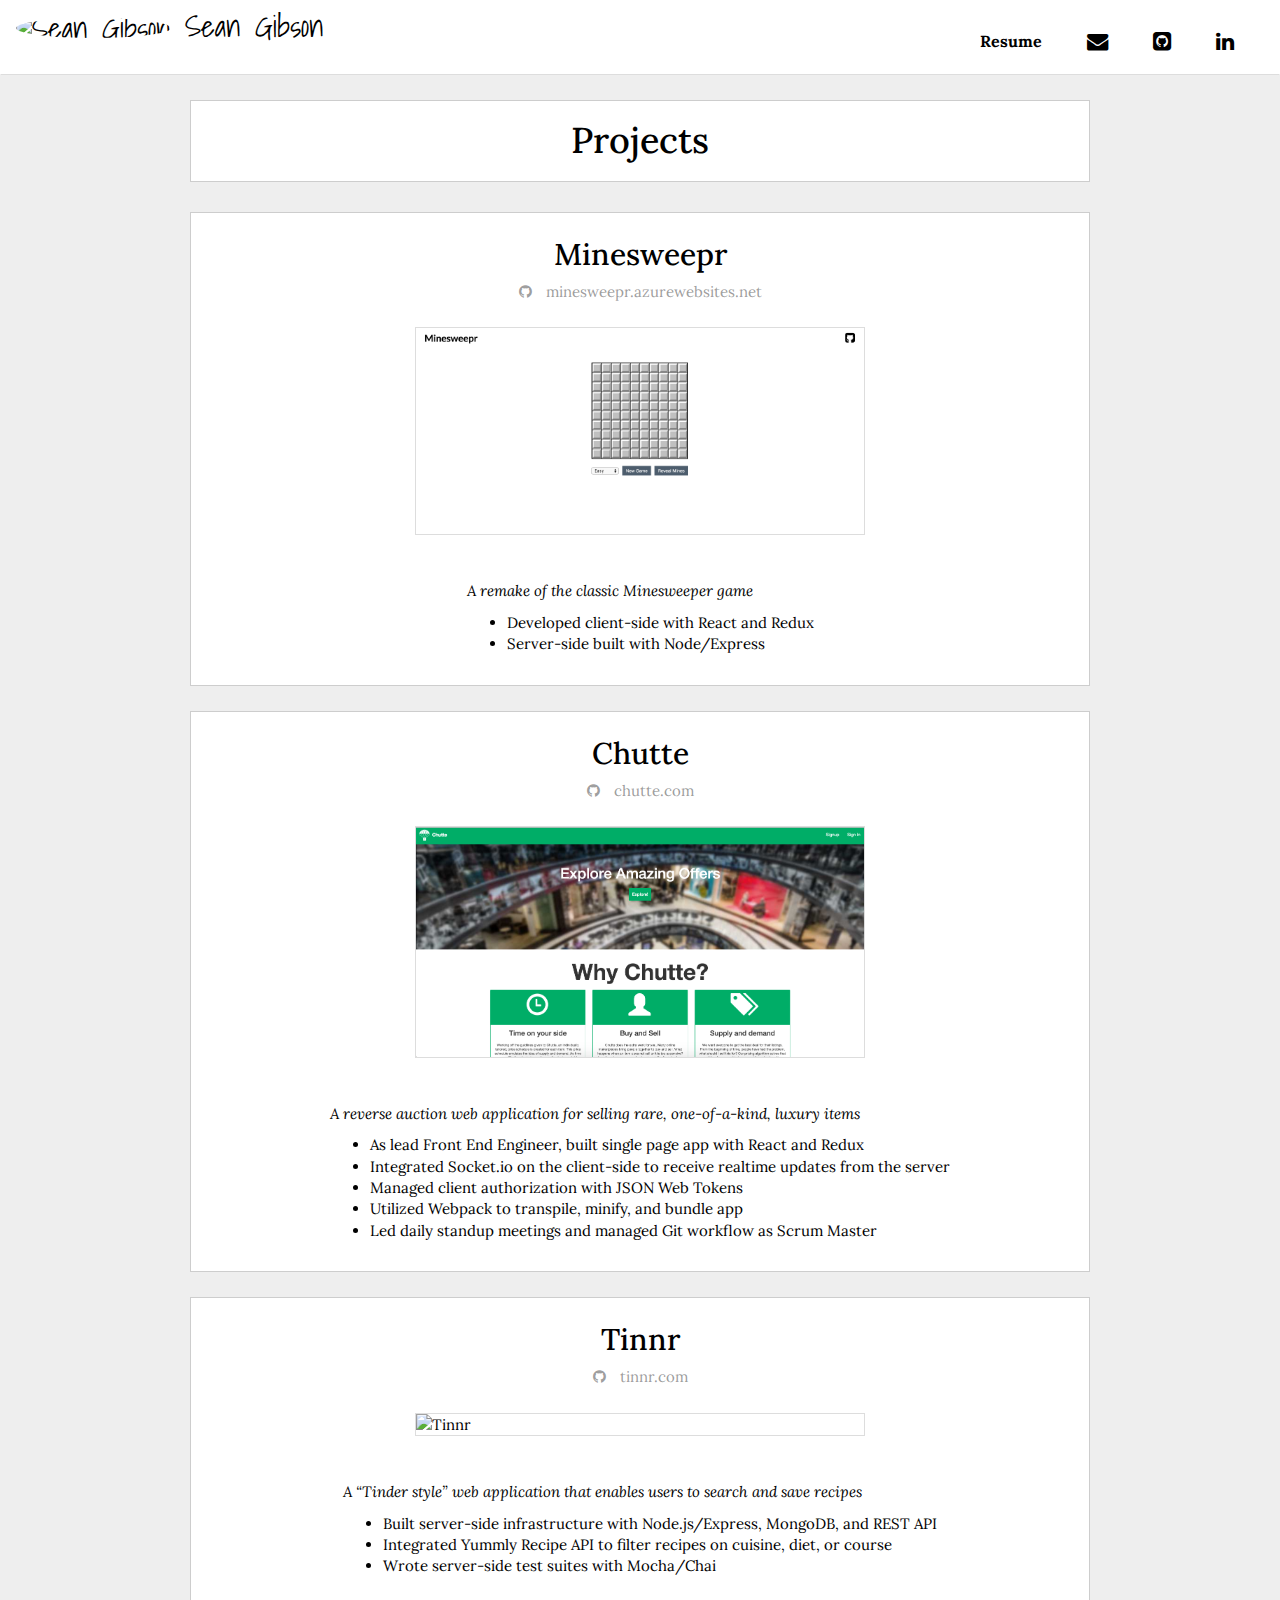
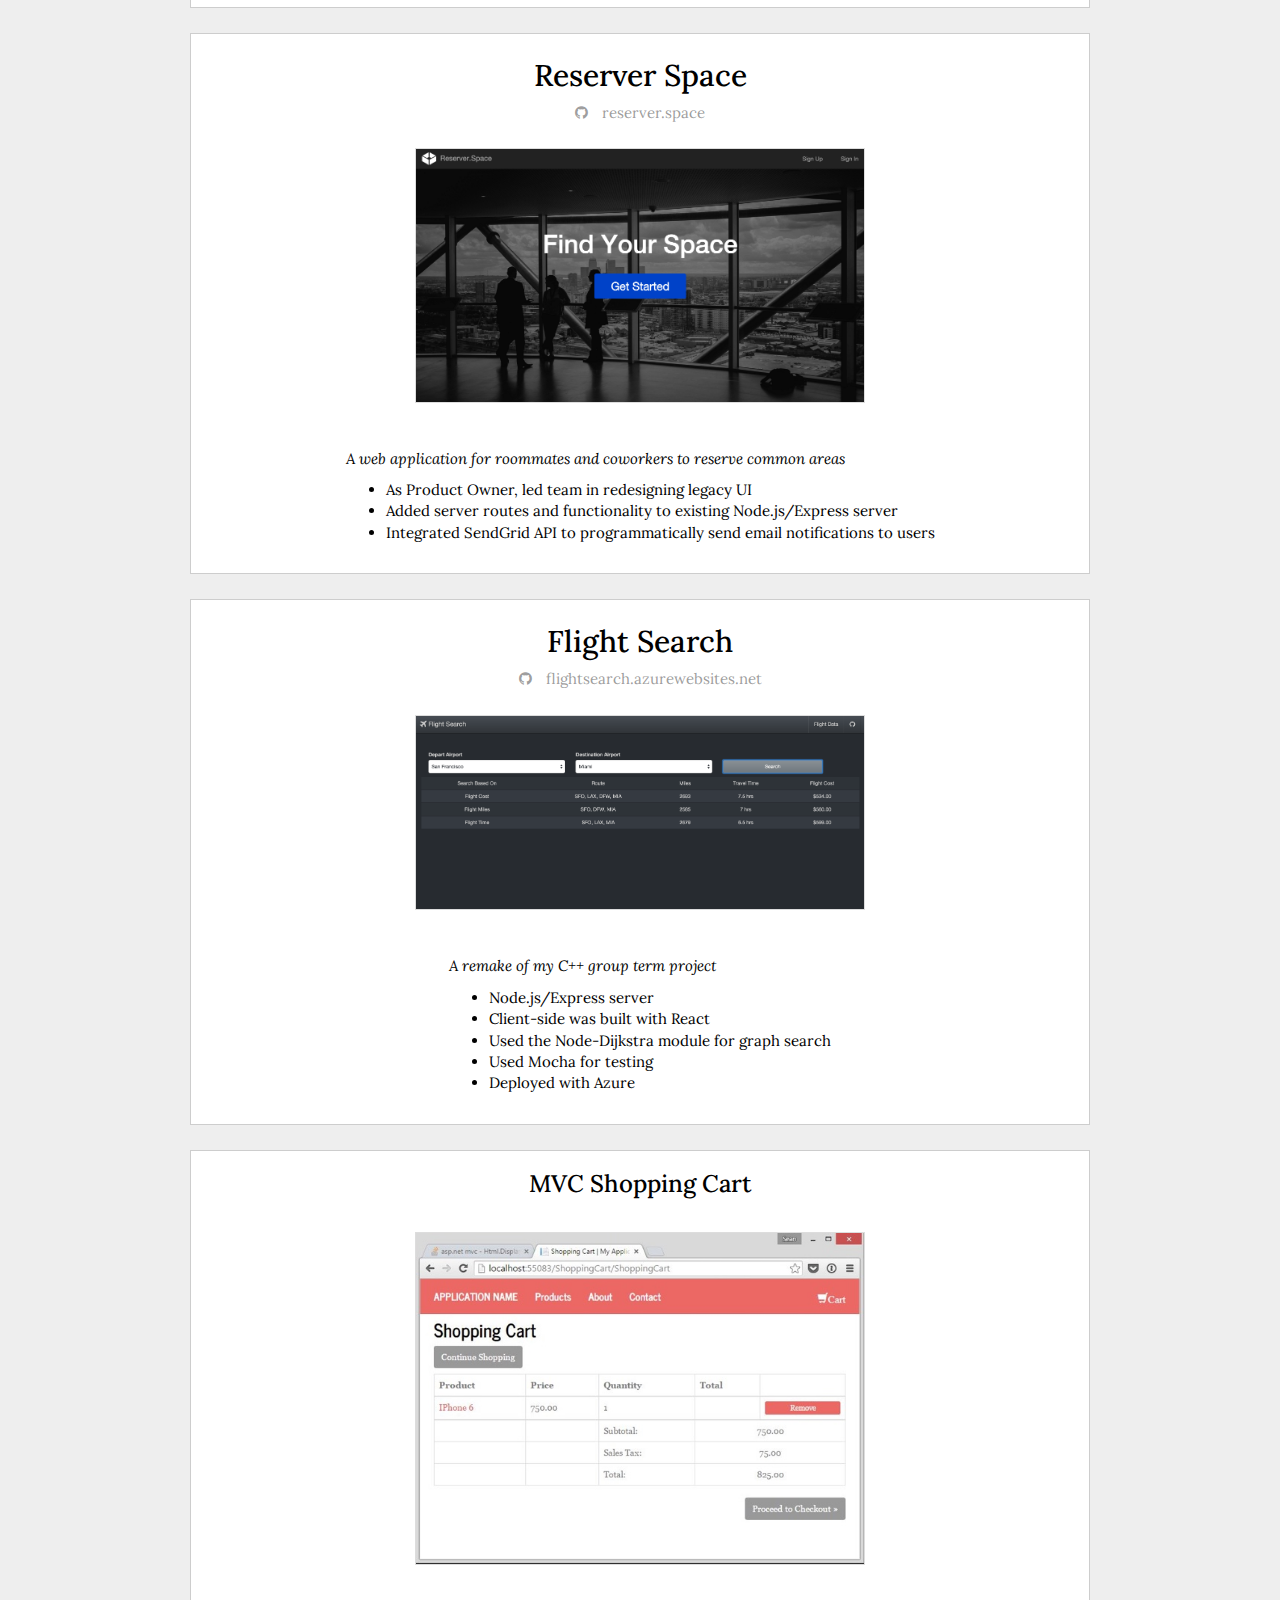
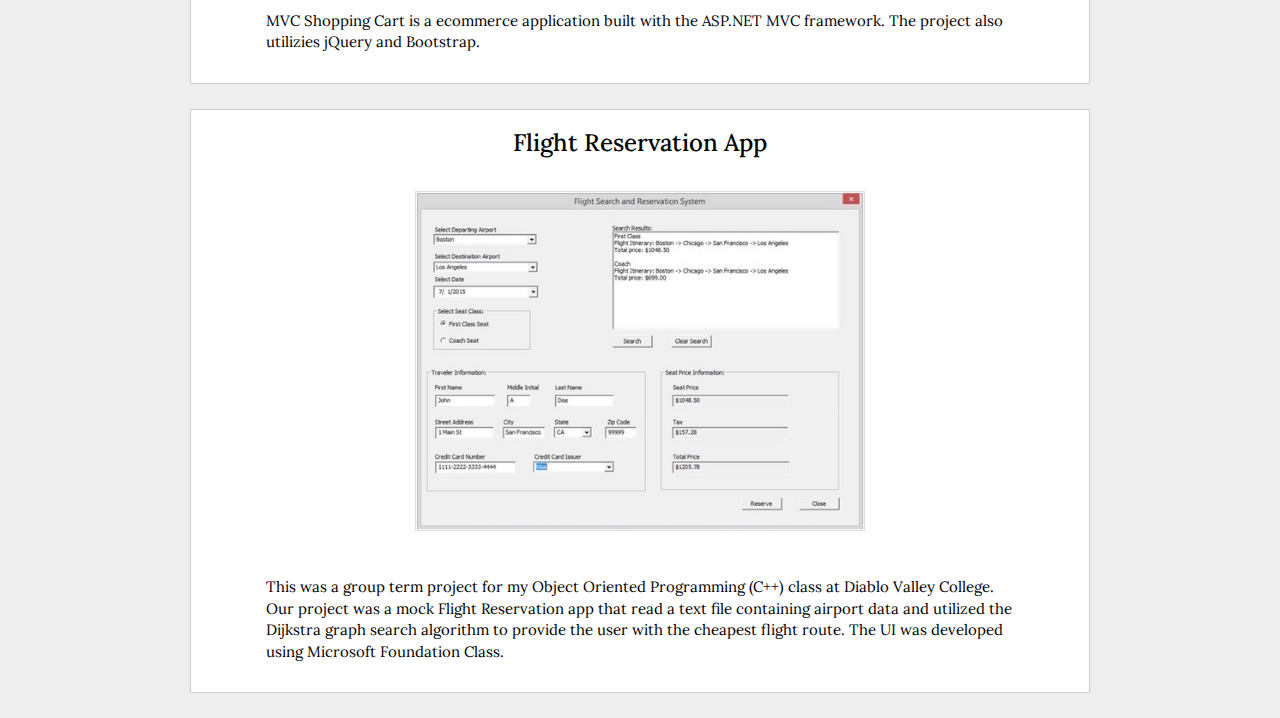
==== commit 1f7c723c: "adds recent projects and updates style" ====
--- a/index.html
+++ b/index.html
@@ -27,41 +27,129 @@
           </div>
       <div class="navbar-collapse collapse" id="navbar">
         <ul class="nav navbar-nav navbar-right">
-          <li class="nav navbar-nav"><a href="./img/SGibsonresume.pdf">Resume</a></li>
+          <li class="nav navbar-nav"><a href="./img/SGibsonResume.pdf"><strong>Resume</strong></a></li>
           <li class="nav navbar-nav"><a href="mailto:seanandgibson@gmail.com"><i class="fa fa-envelope fa-lg icon"></i></a></li>
-          <li class="nav navbar-nav"><a href="https://github.com/seanagibson"><i class="fa fa-github fa-lg icon"></i></a></li>
+          <li class="nav navbar-nav"><a href="https://github.com/seanagibson"><i class="fa fa-github-square fa-lg icon"></i></a></li>
           <li class="nav navbar-nav"><a href="https://www.linkedin.com/in/seanagibson"><i class="fa fa-linkedin fa-lg icon"></i></a></li>
         </ul>
       </div>
     </div>
   </nav>
       <div class="container-fluid">
-       <section class="projects-container">
+       <div class="projects-container">
          <div class="projects-title">
        	   <h1 class="text-center text-bolder">Projects</h1>
          </div>
+         <div class="project-container">
+           <a href="http://minesweepr.azurewebsites.net"><h2 class="text-center text-bolder">Minesweepr</h2></a>
+           <div class="project-links center-block">
+             <a href="https://github.com/seanagibson/minespweeper"><i class="fa fa-github"></i></a>
+             <a href="http://minesweepr.azurewebsites.net">minesweepr.azurewebsites.net</a>
+           </div>
+           <div class="img-responsive">
+             <a href="http://minesweepr.azurewebsites.net">
+               <img src="img/minesweepr.png" alt="Minesweepr" class="center-block project-img" />
+             </a>
+           </div><!-- img-responsive -->
+           <div class="project-details">
+             <p>
+               <em>A remake of the classic Minesweeper game</em>
+               <ul>
+                 <li>Developed client-side with React and Redux</li>
+                 <li>Server-side built with Node/Express</li>
+               </ul>
+             </p>
+           </div><!-- project-details -->
+         </div><!-- project-container -->
+         <div class="project-container">
+           <a href="http://chutte.com"><h2 class="text-center text-bolder">Chutte</h2></a>
+           <div class="project-links center-block">
+             <a href="https://github.com/KGB-JS/chutte"><i class="fa fa-github"></i></a>
+             <a href="http://chutte.com">chutte.com</a>
+           </div>
+           <div class="img-responsive">
+             <a href="http://chutte.com">
+               <img src="img/chutte.png" alt="Reserver Space" class="center-block project-img" />
+             </a>
+           </div><!-- img-responsive -->
+           <div class="project-details">
+             <p>
+               <em>A reverse auction web application for selling rare, one-­of-­a-­kind, luxury items</em>
+               <ul>
+                 <li>As lead Front­ End Engineer, built single page app with React and Redux</li>
+                 <li>Integrated Socket.io on the client-side to receive real­time updates from the server</li>
+                 <li>Managed client authorization with JSON Web Tokens</li>
+                 <li>Utilized Webpack to transpile, minify, and bundle app</li>
+                 <li>Led daily stand­up meetings and managed Git workflow as Scrum Master</li>
+               </ul>
+             </p>
+           </div><!-- project-details -->
+         </div><!-- project-container -->
+         <div class="project-container">
+           <a href="http://tinnr.com"><h2 class="text-center text-bolder">Tinnr</h2></a>
+           <div class="project-links center-block">
+             <a href="https://github.com/Full-Metal-JS/tinnr"><i class="fa fa-github"></i></a>
+             <a href="http://tinnr.com">tinnr.com</a>
+           </div>
+           <div class="img-responsive">
+             <a href="http://tinnr.com">
+               <img src="img/tinnr.png" alt="Tinnr" class="center-block project-img" />
+             </a>
+           </div><!-- img-responsive -->
+           <div class="project-details">
+             <p>
+               <em>A “Tinder ­style” web application that enables users to search and save recipes</em>
+               <ul>
+                 <li>Built server-side infrastructure with Node.js/Express, MongoDB, and REST API</li>
+                 <li>Integrated Yummly Recipe API to filter recipes on cuisine, diet, or course</li>
+                 <li>Wrote server-side test suites with Mocha/Chai</li>
+               </ul>
+             </p>
+           </div><!-- project-details -->
+         </div><!-- project-container -->
+         <div class="project-container">
+           <a href="http://reserver.space"><h2 class="text-center text-bolder">Reserver Space</h2></a>
+           <div class="project-links center-block">
+             <a href="https://github.com/Full-Metal-JS/reserver-space"><i class="fa fa-github"></i></a>
+             <a href="http://reserver.space">reserver.space</a>
+           </div>
+           <div class="img-responsive">
+             <a href="http://reserver.space">
+               <img src="img/reserver-space.png" alt="Reserver Space" class="center-block project-img" />
+             </a>
+           </div><!-- img-responsive -->
+           <div class="project-details">
+             <p>
+               <em>A web application for roommates and co­workers to reserve common areas</em>
+               <ul>
+                 <li>As Product Owner, led team in redesigning legacy UI</li>
+                 <li>Added server routes and functionality to existing Node.js/Express server</li>
+                 <li>Integrated SendGrid API to programmatically send email notifications to users</li>
+               </ul>
+             </p>
+           </div><!-- project-details -->
+         </div><!-- project-container -->
       <div class="project-container">
-        <a href="https://github.com/seanagibson/flightSearch"><h3 class="text-center text-bolder">Flight Search</h3></a>
+        <a href="http://flightsearch.azurewebsites.net"><h2 class="text-center text-bolder">Flight Search</h2></a>
+        <div class="project-links center-block">
+          <a href="http://github.com/seanagibson/flightSearch"><i class="fa fa-github"></i></a>
+          <a href="http://flightsearch.azurewebsites.net">flightsearch.azurewebsites.net</a>
+        </div>
         <div class="img-responsive">
-          <a href="https://github.com/seanagibson/flightSearch">
-            <img src="img/flightsearch.png" alt="Flight Search" class="img-rounded center-block" />
+          <a href="http://flightsearch.azurewebsites.net">
+            <img src="img/flightsearch.png" alt="Flight Search" class="center-block project-img" />
           </a>
         </div><!-- img-responsive -->
         <div class="project-details">
-          <h4><strong>Status:</strong> Complete</h4>
           <p>
-            FlightSearch is a remake of a group term project from my Object Oriented Programming class at Diablo Valley College. The original project was a simple mock flight reservation app that read a text file containing the sample data and utilized the Dijkstra graph search algorithm to find the best flight route. It was written in C++ and used the Microsoft Foundation class for the UI.
-          </p>
-          <p>
-            For the current FlightSearch project I used the following:
+            <em>A remake of my C++ group term project</em>
             <ul>
-              <li>Server-side was written with Node.js/Express</li>
-              <li>Used the Mocha for testing</li>
-              <li>Used the Node-Dijkstra npm module for graph search</li>
-              <li>Client-side was written with React</li>
-              <li>Used the Bootstrap theme, Slate, thanks to bootswatch.com</li>
+              <li>Node.js/Express server</li>
+              <li>Client-side was built with React</li>
+              <li>Used the Node-Dijkstra module for graph search</li>
+              <li>Used Mocha for testing</li>
+              <li>Deployed with Azure</li>
             </ul>
-            The project is currently up and running<a href="http://flightsearch.azurewebsites.net"><strong> here</strong>.</a>
           </p>
         </div><!-- project-details -->
       </div><!-- project-container -->
@@ -69,25 +157,23 @@
 			    <a href="https://github.com/seanagibson/ShoppingCart-ASPMVC"><h3 class="text-center text-bolder">MVC Shopping Cart</h3></a>
 			    <div class="img-responsive">
             <a href="https://github.com/seanagibson/ShoppingCart-ASPMVC">
-            <img class="img-rounded center-block" src="img/shopping-cart-img.jpg" alt="MVC Shopping Cart">
+            <img class="center-block project-img" src="img/shopping-cart-img.jpg" alt="MVC Shopping Cart">
             </a>
           </div><!-- img-resonsive -->
-			    <div class="project-details">
-				    <h4><strong>Status:</strong> Work in progress</h4>
-				    <p>MVC Shopping Cart is a ASP.NET MVC project. It was written using the Entity Framework Code First development approach. The project also utilizies jQuery and Bootstrap.</p>
+			    <div class="project-details par-only">
+				    <p>MVC Shopping Cart is a ecommerce application built with the ASP.NET MVC framework. The project also utilizies jQuery and Bootstrap.</p>
 			    </div><!-- project details-->
 		  </div><!-- project-container-->
 		<div class="project-container">
 			<h3 class="text-center text-bolder">Flight Reservation App</h3>
 			<div class="img-responsive">
-        <img src="img/flightres.jpg" class="img-rounded center-block" alt="Flight Search">
+        <img src="img/flightres.jpg" class="center-block project-img" alt="Flight Search">
 			</div><!-- img-responsive -->
-      <div class="project-details">
-				<h4><strong>Status:</strong> Complete</h4>
+      <div class="project-details par-only">
 				<p>This was a group term project for my Object Oriented Programming (C++) class at Diablo Valley College. Our project was a mock Flight Reservation app that read a text file containing airport data and utilized the Dijkstra graph search algorithm to provide the user with the cheapest flight route. The UI was developed using Microsoft Foundation Class.</p>
 			</div><!-- project details-->
 		</div><!-- project-container-->
-  </section><!-- projects-container-->
+  </div><!-- projects-container-->
 </div>
   <link href='https://fonts.googleapis.com/css?family=Shadows+Into+Light' rel='stylesheet' type='text/css'>
   <link href='https://fonts.googleapis.com/css?family=Lora' rel='stylesheet' type='text/css'>
--- a/styles.css
+++ b/styles.css
@@ -1,26 +1,7 @@
-@media (min-width: 768px) {
-  .navbar {
-    border-radius: 0px;
-  }
-  .navbar-nav > li{
-    padding-top: 15px;
-    padding-right: 15px;
-    display: inline-block;
-  }
-}
-
-@media (min-width: 500px){
-  .img-responsive{
-    margin-left: 5px;
-    margin-right: 5px;
-    margin-top: 10px;
-    margin-bottom: 10px;
-  }
-}
-
 body {
   font-size: 1.5rem;
   font-family: 'Lora', serif;
+  background-color: rgba(221, 221, 221, 0.49);
 }
 
 nav {
@@ -28,29 +9,37 @@
 }
 
 .navbar-default{
-  background-color: #428bca;
-  border-color: #428bca;
+  background-color: #fff;
+  border-color: #fff;
+
 }
 
 .navbar{
   min-height: 75px;
-  border: none;
+  margin-bottom: 5px;
+  border-bottom: 1px solid #ddd;
+  position: fixed;
+  border-radius: 0px;
 }
 
 .navbar-default .navbar-nav > li > a{
-  color: #fff;
+  color: black;
   font-family: 'Lora', serif;
-  font-size: 2rem;
+  font-size: 1.6rem;
+}
+
+.navbar-default .navbar-nav > li > a:hover{
+  color: #5e5e5e;
 }
 
 .navbar-default .navbar-brand {
-  color: #fff;
+  color: black;
   font-family: 'Shadows Into Light', cursive;
   font-size: 3rem;
 }
 
 .navbar-default .navbar-toggle .icon-bar{
-  background-color: #fff;
+  background-color: black;
 }
 
 .navbar-toggle{
@@ -71,7 +60,9 @@
 }
 
 .navbar-nav > li{
-  float: none;
+  padding-top: 15px;
+  padding-right: 15px;
+  display: inline-block;
 }
 
 #fa-icon{
@@ -85,6 +76,16 @@
 
 a:hover {
 	text-decoration: none;
+  color: #5e5e5e;
+}
+
+h1 {
+  margin-top: 20px;
+  margin-bottom: 20px;
+}
+
+h2 {
+  margin-top: 25px;
 }
 
 .background{
@@ -98,30 +99,54 @@
 	padding: 10px 10px 10px 10px;
 }
 
-img{
-  border: 2px solid #fff; /* changed from #ccc*/
-}
+/*img{
+  border: 2px solid #fff;  changed from #ccc
+}*/
 
 .projects-container{
   color: black;
-  margin: 0px 100px 0px 100px;
+  margin: 100px 175px 0px 175px;
 }
 
 .projects-title{
-  margin-top: 50px;
-  margin-bottom: 50px;
+  margin-top: 20px;
+  margin-bottom: 30px;
+  border: 1px solid #cdcdcd;
+  background-color: #fff;
+}
+
+.project-links > a {
+  color: rgba(94, 94, 94, 0.62);
+  padding: 5px;
+}
+
+.project-links > a:hover {
+  color: black;
 }
 
 .project-container{
-  margin-top: 30px;
-  margin-bottom: 50px;
-  margin-right: 10px;
-  margin-left: 5px;
-  border-top: 1px solid #cdcdcd;
+  display: flex;
+  flex-direction: column;
+  margin-top: 25px;
+  margin-bottom: 25px;
+  border: 1px solid #cdcdcd;
+  background-color: #fff;
 }
 
 .project-details{
-  padding: 10px 50px 10px 75px;
+  padding: 20px 20px 20px 20px;
+  margin: auto;
+}
+
+.par-only {
+  padding-left: 75px;
+  padding-right: 75px;
+}
+
+.project-img {
+  width: 450px;
+  height: auto;
+  border: 1px solid #ddd;
 }
 
 .img-responsive{
@@ -130,3 +155,28 @@
   margin-top: 25px;
   margin-bottom: 25px;
 }
+
+@media (max-width: 840px){
+  .img-responsive{
+    margin-left: 5px;
+    margin-right: 5px;
+    margin-top: 10px;
+    margin-bottom: 10px;
+  }
+
+  .project-img {
+    width: 325px;
+    height: auto;
+    border: 1px solid #ddd;
+  }
+
+  .projects-container{
+    color: black;
+    margin: 150px 0px 0px 0px;
+  }
+
+  .par-only {
+    padding-left: 15px;
+    padding-right: 15px;
+  }
+}
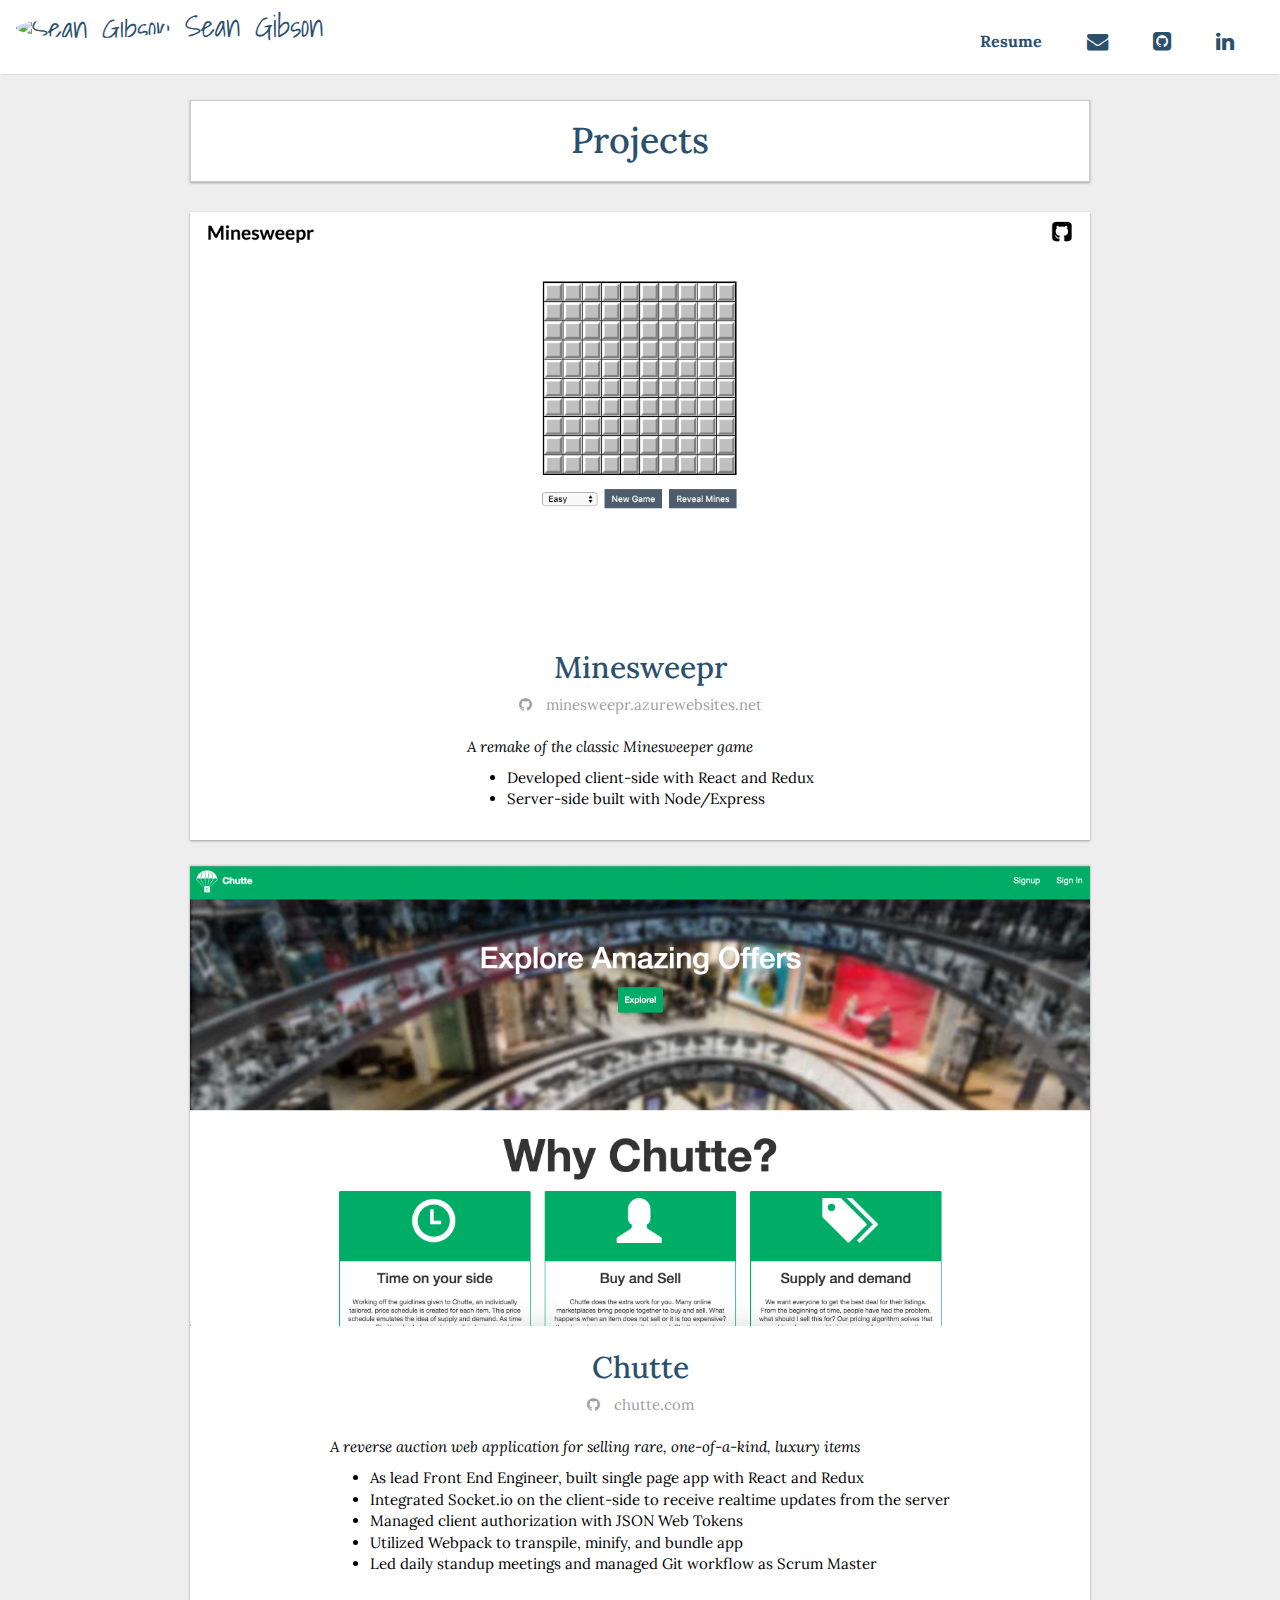
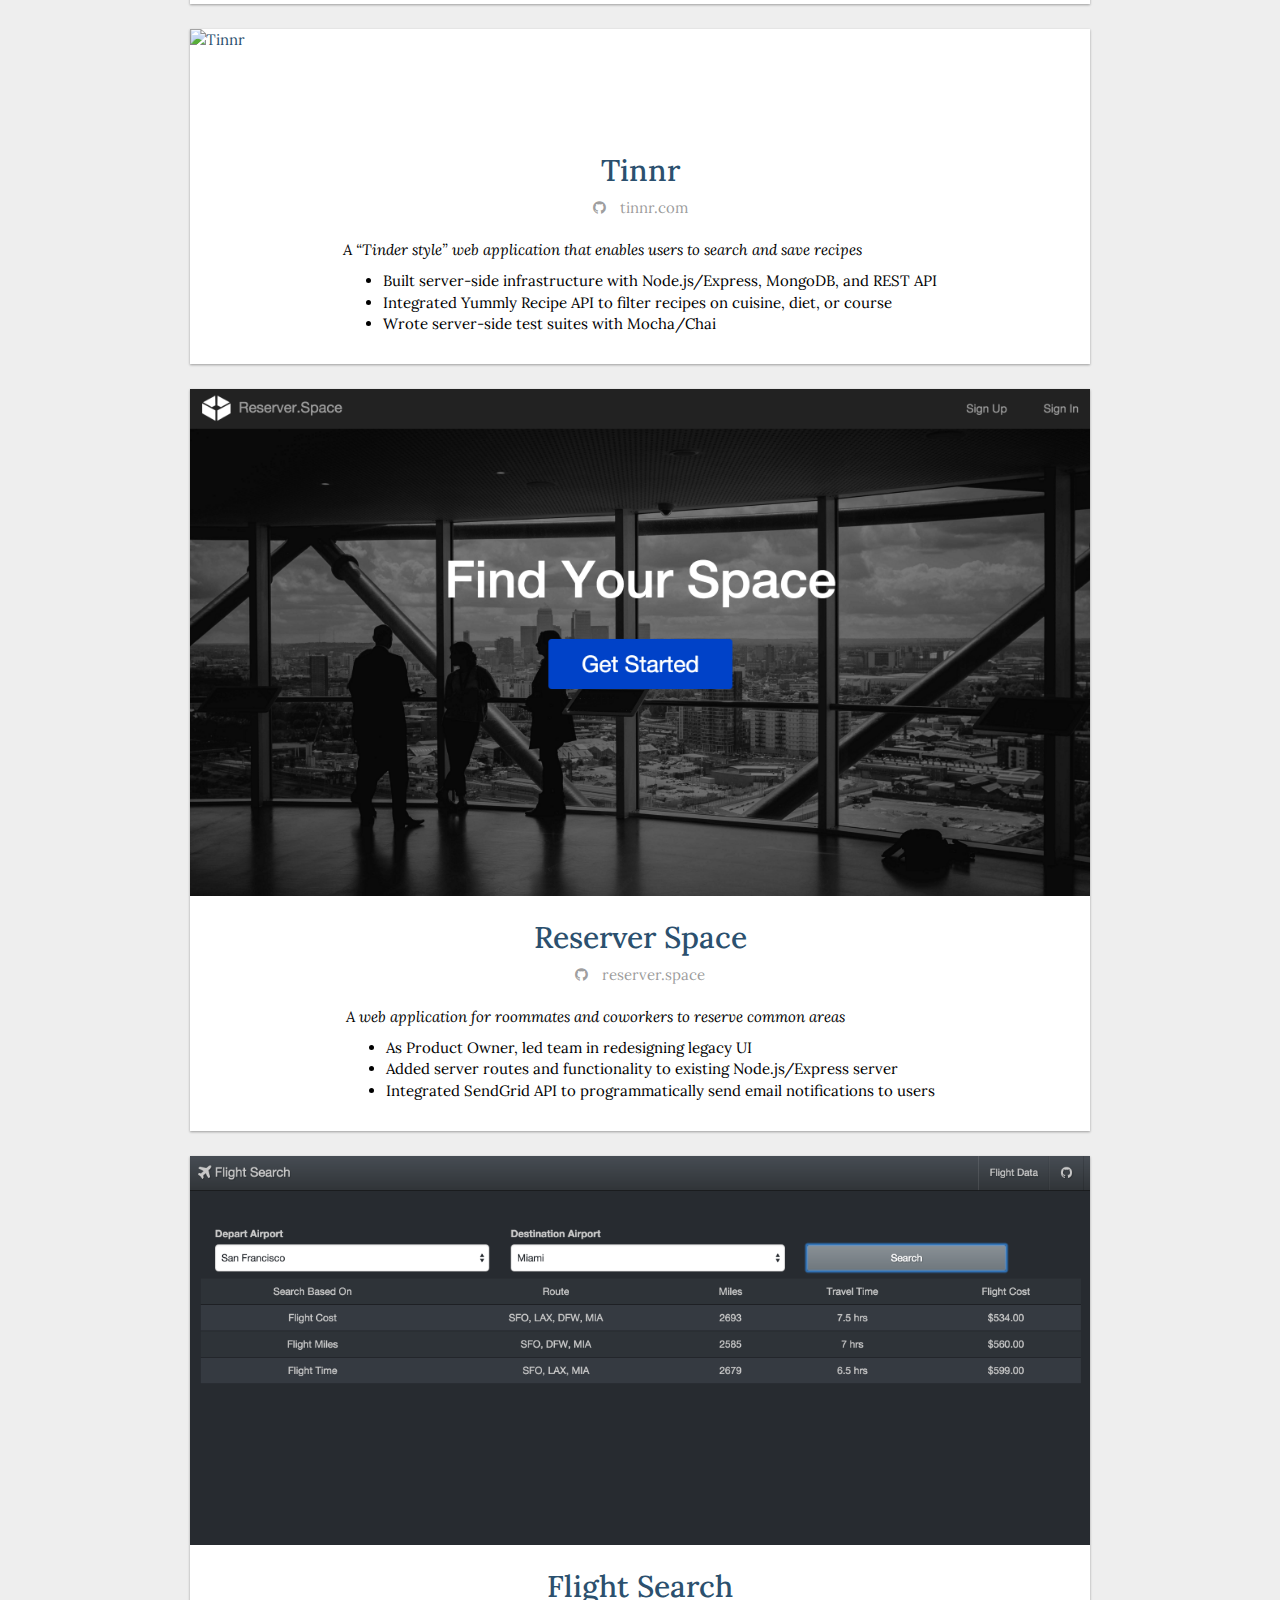
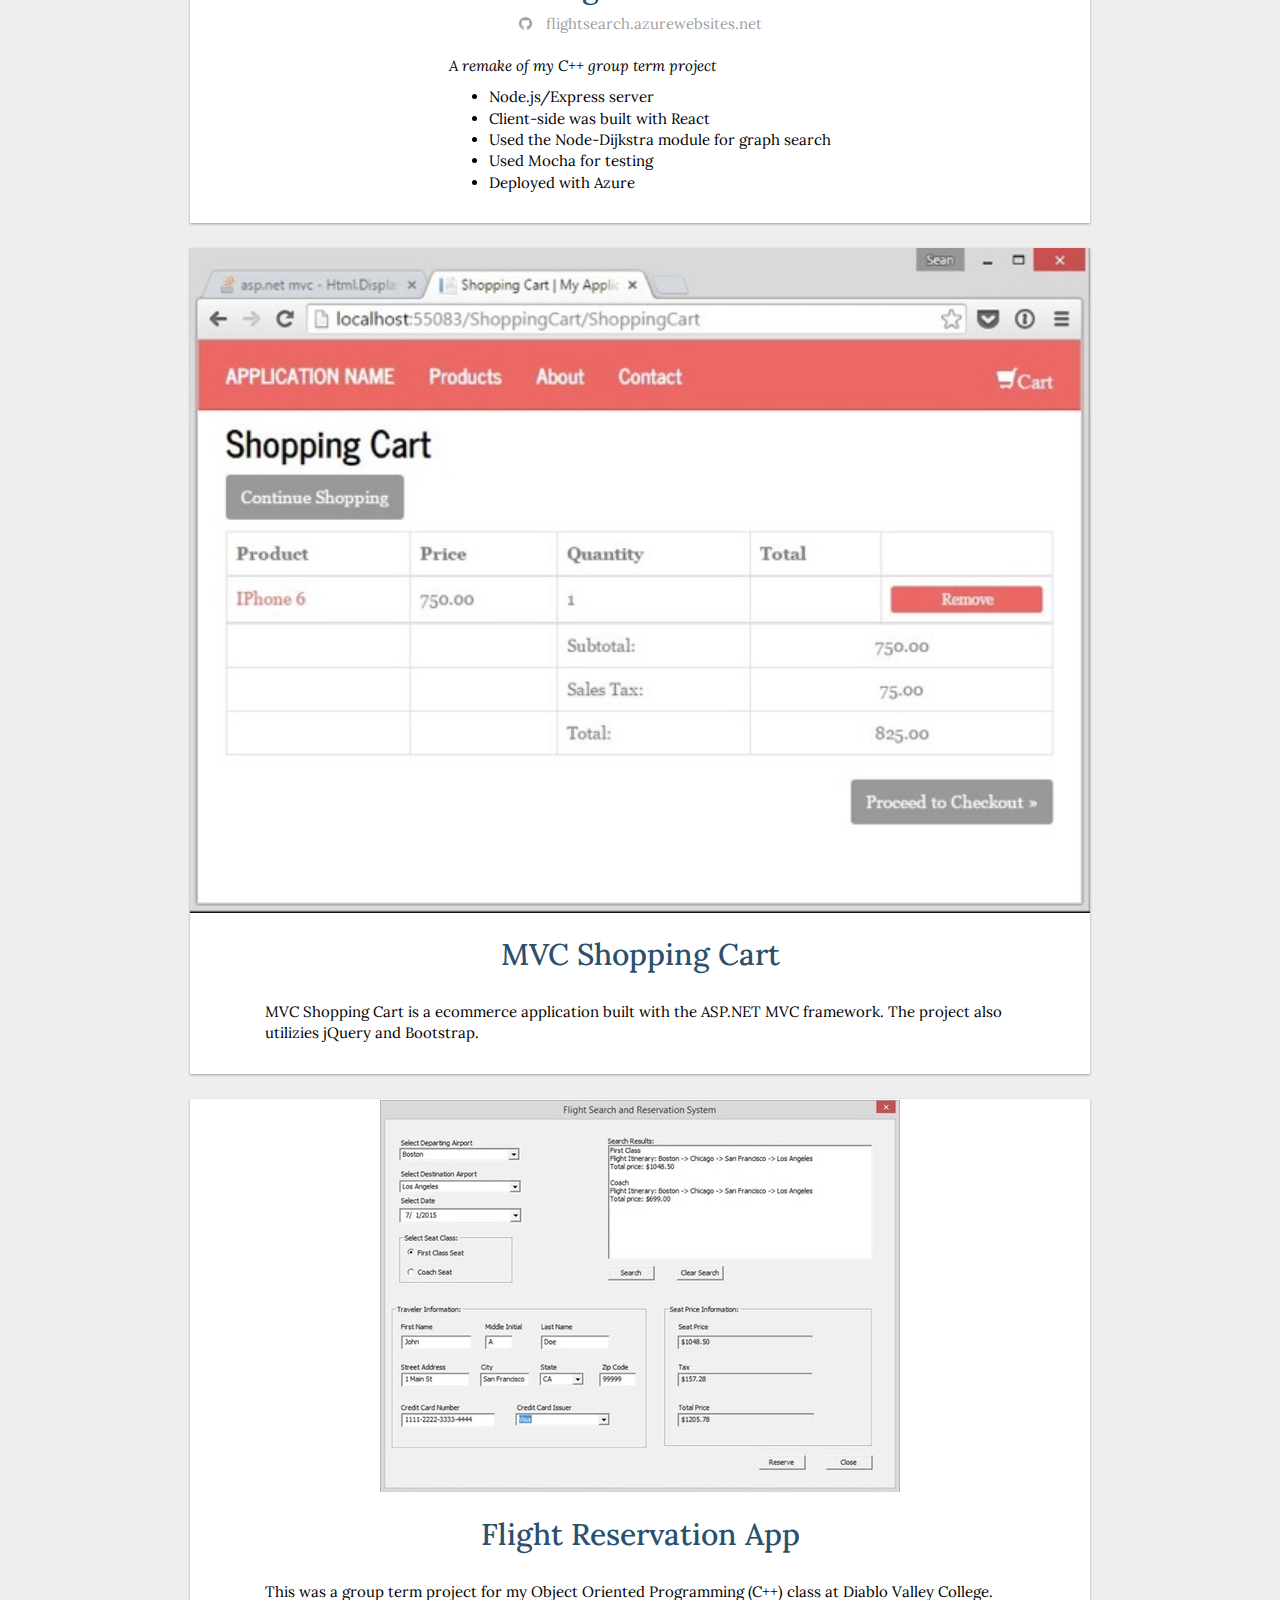
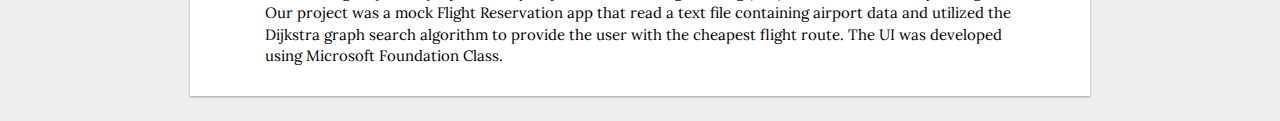
==== commit 8da56dc5: "updates project cards and styles" ====
--- a/index.html
+++ b/index.html
@@ -37,20 +37,20 @@
   </nav>
       <div class="container-fluid">
        <div class="projects-container">
-         <div class="projects-title">
+         <div class="projects-title shadow">
        	   <h1 class="text-center text-bolder">Projects</h1>
          </div>
-         <div class="project-container">
+         <div class="project-container shadow">
+           <div class="project-img">
+             <a href="http://minesweepr.azurewebsites.net">
+               <img src="img/minesweepr.png" alt="Minesweepr" class="" />
+             </a>
+           </div><!-- img -->
            <a href="http://minesweepr.azurewebsites.net"><h2 class="text-center text-bolder">Minesweepr</h2></a>
            <div class="project-links center-block">
              <a href="https://github.com/seanagibson/minespweeper"><i class="fa fa-github"></i></a>
              <a href="http://minesweepr.azurewebsites.net">minesweepr.azurewebsites.net</a>
            </div>
-           <div class="img-responsive">
-             <a href="http://minesweepr.azurewebsites.net">
-               <img src="img/minesweepr.png" alt="Minesweepr" class="center-block project-img" />
-             </a>
-           </div><!-- img-responsive -->
            <div class="project-details">
              <p>
                <em>A remake of the classic Minesweeper game</em>
@@ -61,17 +61,17 @@
              </p>
            </div><!-- project-details -->
          </div><!-- project-container -->
-         <div class="project-container">
+         <div class="project-container shadow">
+           <div class="project-img">
+             <a href="http://chutte.com">
+               <img src="img/chutte.png" alt="Chutte" class="" />
+             </a>
+           </div><!-- img -->
            <a href="http://chutte.com"><h2 class="text-center text-bolder">Chutte</h2></a>
            <div class="project-links center-block">
              <a href="https://github.com/KGB-JS/chutte"><i class="fa fa-github"></i></a>
              <a href="http://chutte.com">chutte.com</a>
            </div>
-           <div class="img-responsive">
-             <a href="http://chutte.com">
-               <img src="img/chutte.png" alt="Reserver Space" class="center-block project-img" />
-             </a>
-           </div><!-- img-responsive -->
            <div class="project-details">
              <p>
                <em>A reverse auction web application for selling rare, one-­of-­a-­kind, luxury items</em>
@@ -85,17 +85,17 @@
              </p>
            </div><!-- project-details -->
          </div><!-- project-container -->
-         <div class="project-container">
+         <div class="project-container shadow">
+           <div class="project-img">
+             <a href="http://tinnr.com">
+               <img src="img/tinnr.png" alt="Tinnr" class="" />
+             </a>
+           </div><!-- img -->
            <a href="http://tinnr.com"><h2 class="text-center text-bolder">Tinnr</h2></a>
            <div class="project-links center-block">
              <a href="https://github.com/Full-Metal-JS/tinnr"><i class="fa fa-github"></i></a>
              <a href="http://tinnr.com">tinnr.com</a>
            </div>
-           <div class="img-responsive">
-             <a href="http://tinnr.com">
-               <img src="img/tinnr.png" alt="Tinnr" class="center-block project-img" />
-             </a>
-           </div><!-- img-responsive -->
            <div class="project-details">
              <p>
                <em>A “Tinder ­style” web application that enables users to search and save recipes</em>
@@ -107,17 +107,17 @@
              </p>
            </div><!-- project-details -->
          </div><!-- project-container -->
-         <div class="project-container">
+         <div class="project-container shadow">
+           <div class="project-img">
+             <a href="http://reserver.space">
+               <img src="img/reserver-space.png" alt="Reserver Space" class="" />
+             </a>
+           </div><!-- img-->
            <a href="http://reserver.space"><h2 class="text-center text-bolder">Reserver Space</h2></a>
            <div class="project-links center-block">
              <a href="https://github.com/Full-Metal-JS/reserver-space"><i class="fa fa-github"></i></a>
              <a href="http://reserver.space">reserver.space</a>
            </div>
-           <div class="img-responsive">
-             <a href="http://reserver.space">
-               <img src="img/reserver-space.png" alt="Reserver Space" class="center-block project-img" />
-             </a>
-           </div><!-- img-responsive -->
            <div class="project-details">
              <p>
                <em>A web application for roommates and co­workers to reserve common areas</em>
@@ -129,17 +129,17 @@
              </p>
            </div><!-- project-details -->
          </div><!-- project-container -->
-      <div class="project-container">
+      <div class="project-container shadow">
+        <div class="project-img">
+          <a href="http://flightsearch.azurewebsites.net">
+            <img src="img/flightsearch.png" alt="Flight Search" class="" />
+          </a>
+        </div><!-- img-->
         <a href="http://flightsearch.azurewebsites.net"><h2 class="text-center text-bolder">Flight Search</h2></a>
         <div class="project-links center-block">
           <a href="http://github.com/seanagibson/flightSearch"><i class="fa fa-github"></i></a>
           <a href="http://flightsearch.azurewebsites.net">flightsearch.azurewebsites.net</a>
         </div>
-        <div class="img-responsive">
-          <a href="http://flightsearch.azurewebsites.net">
-            <img src="img/flightsearch.png" alt="Flight Search" class="center-block project-img" />
-          </a>
-        </div><!-- img-responsive -->
         <div class="project-details">
           <p>
             <em>A remake of my C++ group term project</em>
@@ -153,22 +153,22 @@
           </p>
         </div><!-- project-details -->
       </div><!-- project-container -->
-		  <div class="project-container">
-			    <a href="https://github.com/seanagibson/ShoppingCart-ASPMVC"><h3 class="text-center text-bolder">MVC Shopping Cart</h3></a>
-			    <div class="img-responsive">
-            <a href="https://github.com/seanagibson/ShoppingCart-ASPMVC">
-            <img class="center-block project-img" src="img/shopping-cart-img.jpg" alt="MVC Shopping Cart">
-            </a>
-          </div><!-- img-resonsive -->
+		  <div class="project-container shadow">
+        <div class="project-img">
+          <a href="https://github.com/seanagibson/ShoppingCart-ASPMVC">
+            <img class="" src="img/shopping-cart-img.jpg" alt="MVC Shopping Cart">
+          </a>
+        </div><!-- img -->
+			    <a href="https://github.com/seanagibson/ShoppingCart-ASPMVC"><h2 class="text-center text-bolder">MVC Shopping Cart</h2></a>
 			    <div class="project-details par-only">
 				    <p>MVC Shopping Cart is a ecommerce application built with the ASP.NET MVC framework. The project also utilizies jQuery and Bootstrap.</p>
 			    </div><!-- project details-->
 		  </div><!-- project-container-->
-		<div class="project-container">
-			<h3 class="text-center text-bolder">Flight Reservation App</h3>
-			<div class="img-responsive">
-        <img src="img/flightres.jpg" class="center-block project-img" alt="Flight Search">
-			</div><!-- img-responsive -->
+		<div class="project-container shadow">
+      <div class="project-img">
+        <img src="img/flightres.jpg" class="center-block" alt="Flight Search">
+      </div><!-- img-->
+			<h2 class="text-center text-bolder">Flight Reservation App</h2>
       <div class="project-details par-only">
 				<p>This was a group term project for my Object Oriented Programming (C++) class at Diablo Valley College. Our project was a mock Flight Reservation app that read a text file containing airport data and utilized the Dijkstra graph search algorithm to provide the user with the cheapest flight route. The UI was developed using Microsoft Foundation Class.</p>
 			</div><!-- project details-->
--- a/styles.css
+++ b/styles.css
@@ -1,7 +1,8 @@
 body {
   font-size: 1.5rem;
   font-family: 'Lora', serif;
-  background-color: rgba(221, 221, 221, 0.49);
+  background-color: #eee;
+  /*rgba(221, 221, 221, 0.49);*/
 }
 
 nav {
@@ -23,17 +24,17 @@
 }
 
 .navbar-default .navbar-nav > li > a{
-  color: black;
+  color: #2b506e;
   font-family: 'Lora', serif;
   font-size: 1.6rem;
 }
 
 .navbar-default .navbar-nav > li > a:hover{
-  color: #5e5e5e;
+  color: #4682b4;
 }
 
 .navbar-default .navbar-brand {
-  color: black;
+  color: #2b506e;
   font-family: 'Shadows Into Light', cursive;
   font-size: 3rem;
 }
@@ -43,6 +44,7 @@
 }
 
 .navbar-toggle{
+  color: #2b506e;
   margin-top: 25px;
 }
 
@@ -71,21 +73,27 @@
 }
 
 a {
-  color: black;
+  color: #2b506e;
 }
 
 a:hover {
 	text-decoration: none;
-  color: #5e5e5e;
+  color: #4682b4;
 }
 
 h1 {
+  color: #2b506e;
   margin-top: 20px;
   margin-bottom: 20px;
 }
 
 h2 {
   margin-top: 25px;
+  color: #2b506e;
+}
+
+h2:hover {
+  color: #4682b4;
 }
 
 .background{
@@ -129,7 +137,7 @@
   flex-direction: column;
   margin-top: 25px;
   margin-bottom: 25px;
-  border: 1px solid #cdcdcd;
+  /*border: 1px solid #cdcdcd;*/
   background-color: #fff;
 }
 
@@ -144,9 +152,15 @@
 }
 
 .project-img {
-  width: 450px;
+  min-height: 100px;
+	background-color: #fff;
+}
+
+.project-img a img {
+  width: 100%;
+	max-width: 100%;
   height: auto;
-  border: 1px solid #ddd;
+	display: block;
 }
 
 .img-responsive{
@@ -154,6 +168,14 @@
   margin-right: 5px;
   margin-top: 25px;
   margin-bottom: 25px;
+}
+
+.shadow {
+  box-shadow: 0 1px 3px rgba(0,0,0, 0.12), 0 1px 2px rgba(0,0,0, 0.24);
+}
+
+.radius {
+  border-radius: 2px;
 }
 
 @media (max-width: 840px){
@@ -165,9 +187,15 @@
   }
 
   .project-img {
-    width: 325px;
+    min-height: 100px;
+    background-color: #eee;
+  }
+
+  .project-img a img {
+    width: 100%;
+  	max-width: 100%;
     height: auto;
-    border: 1px solid #ddd;
+  	display: block;
   }
 
   .projects-container{
